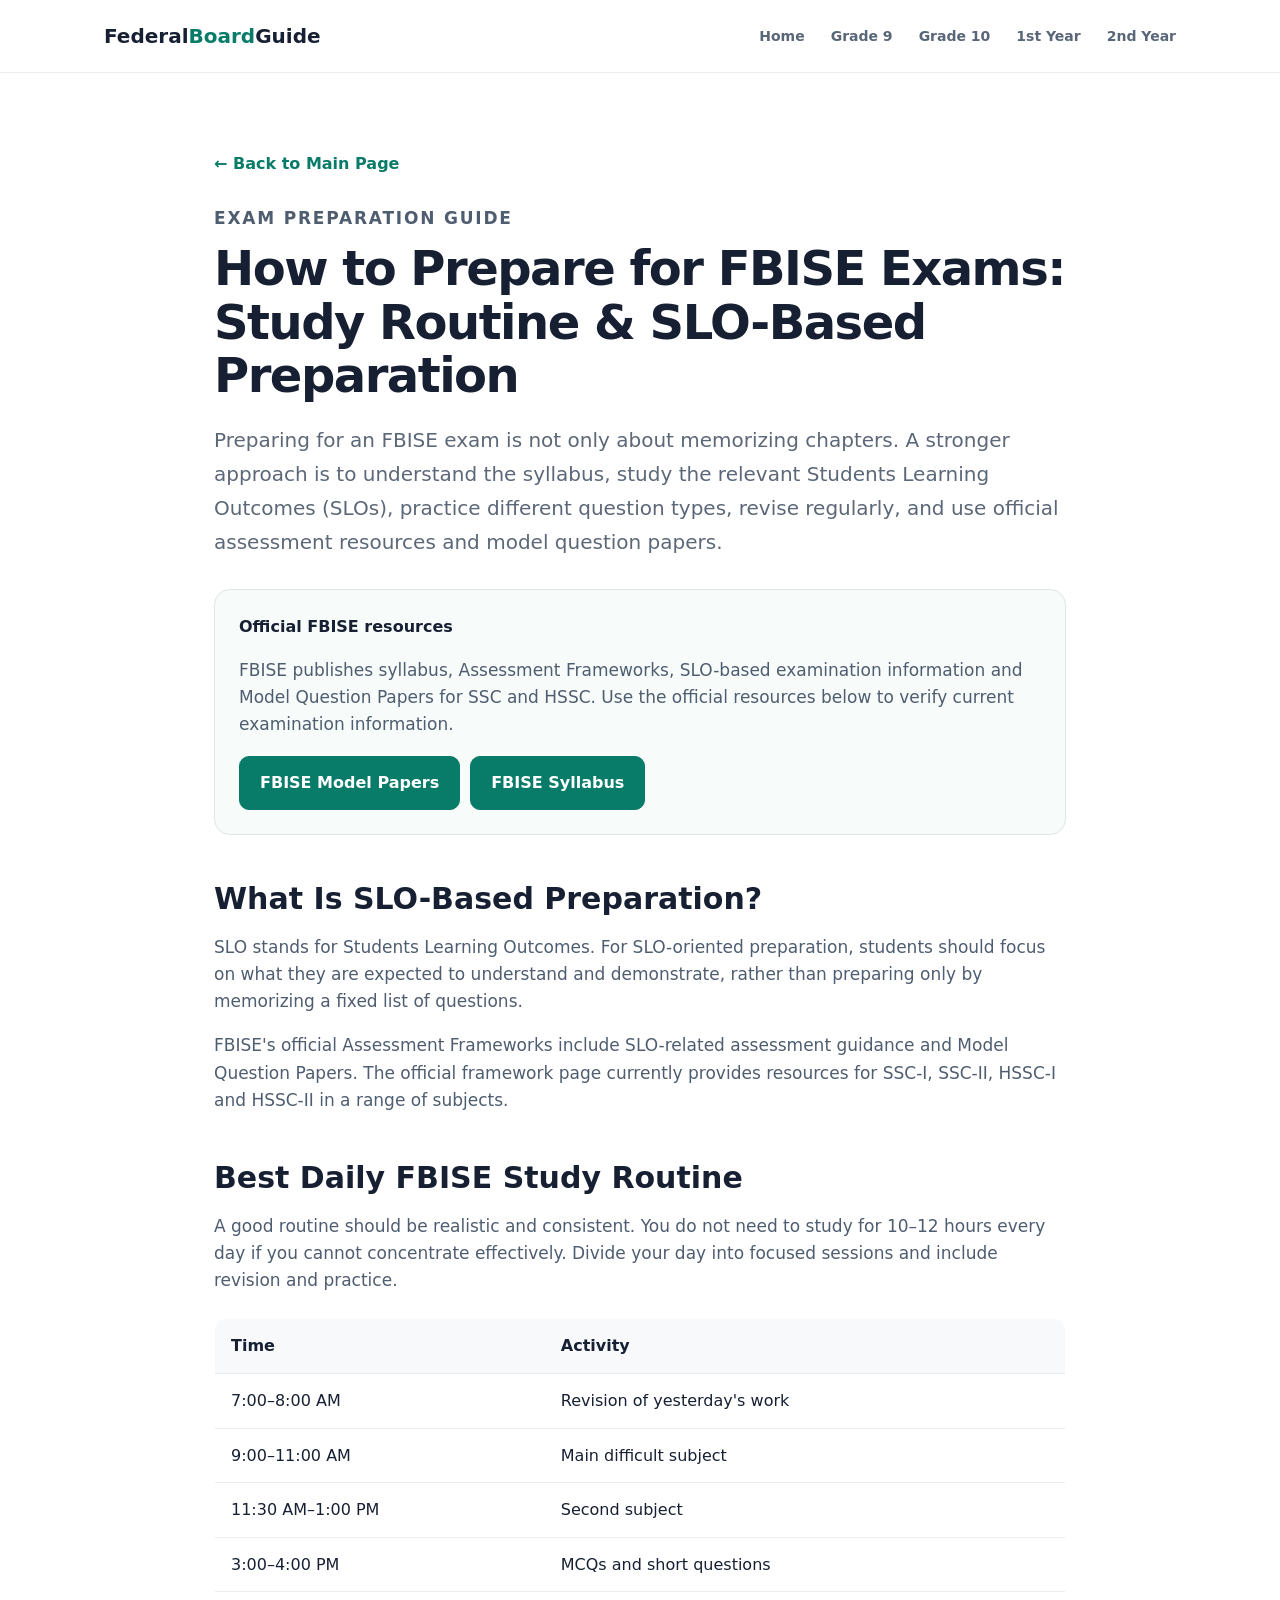
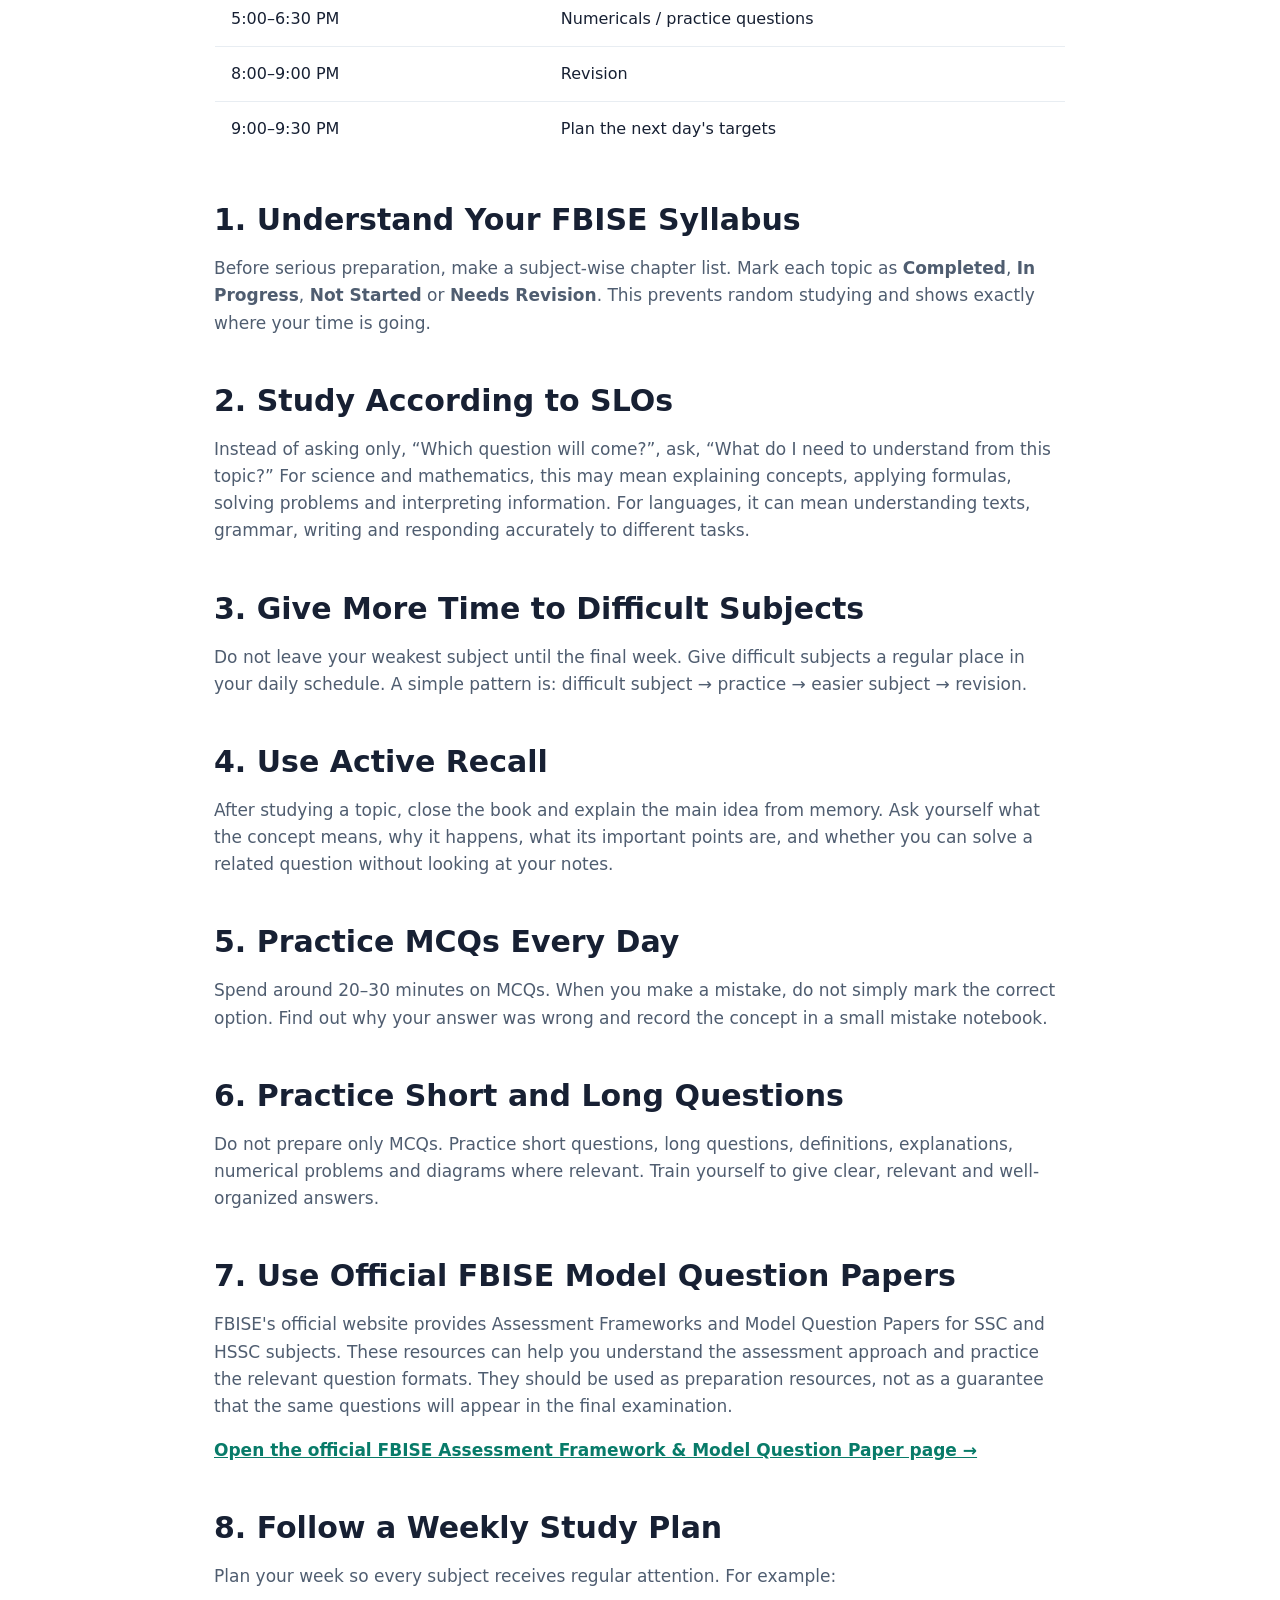
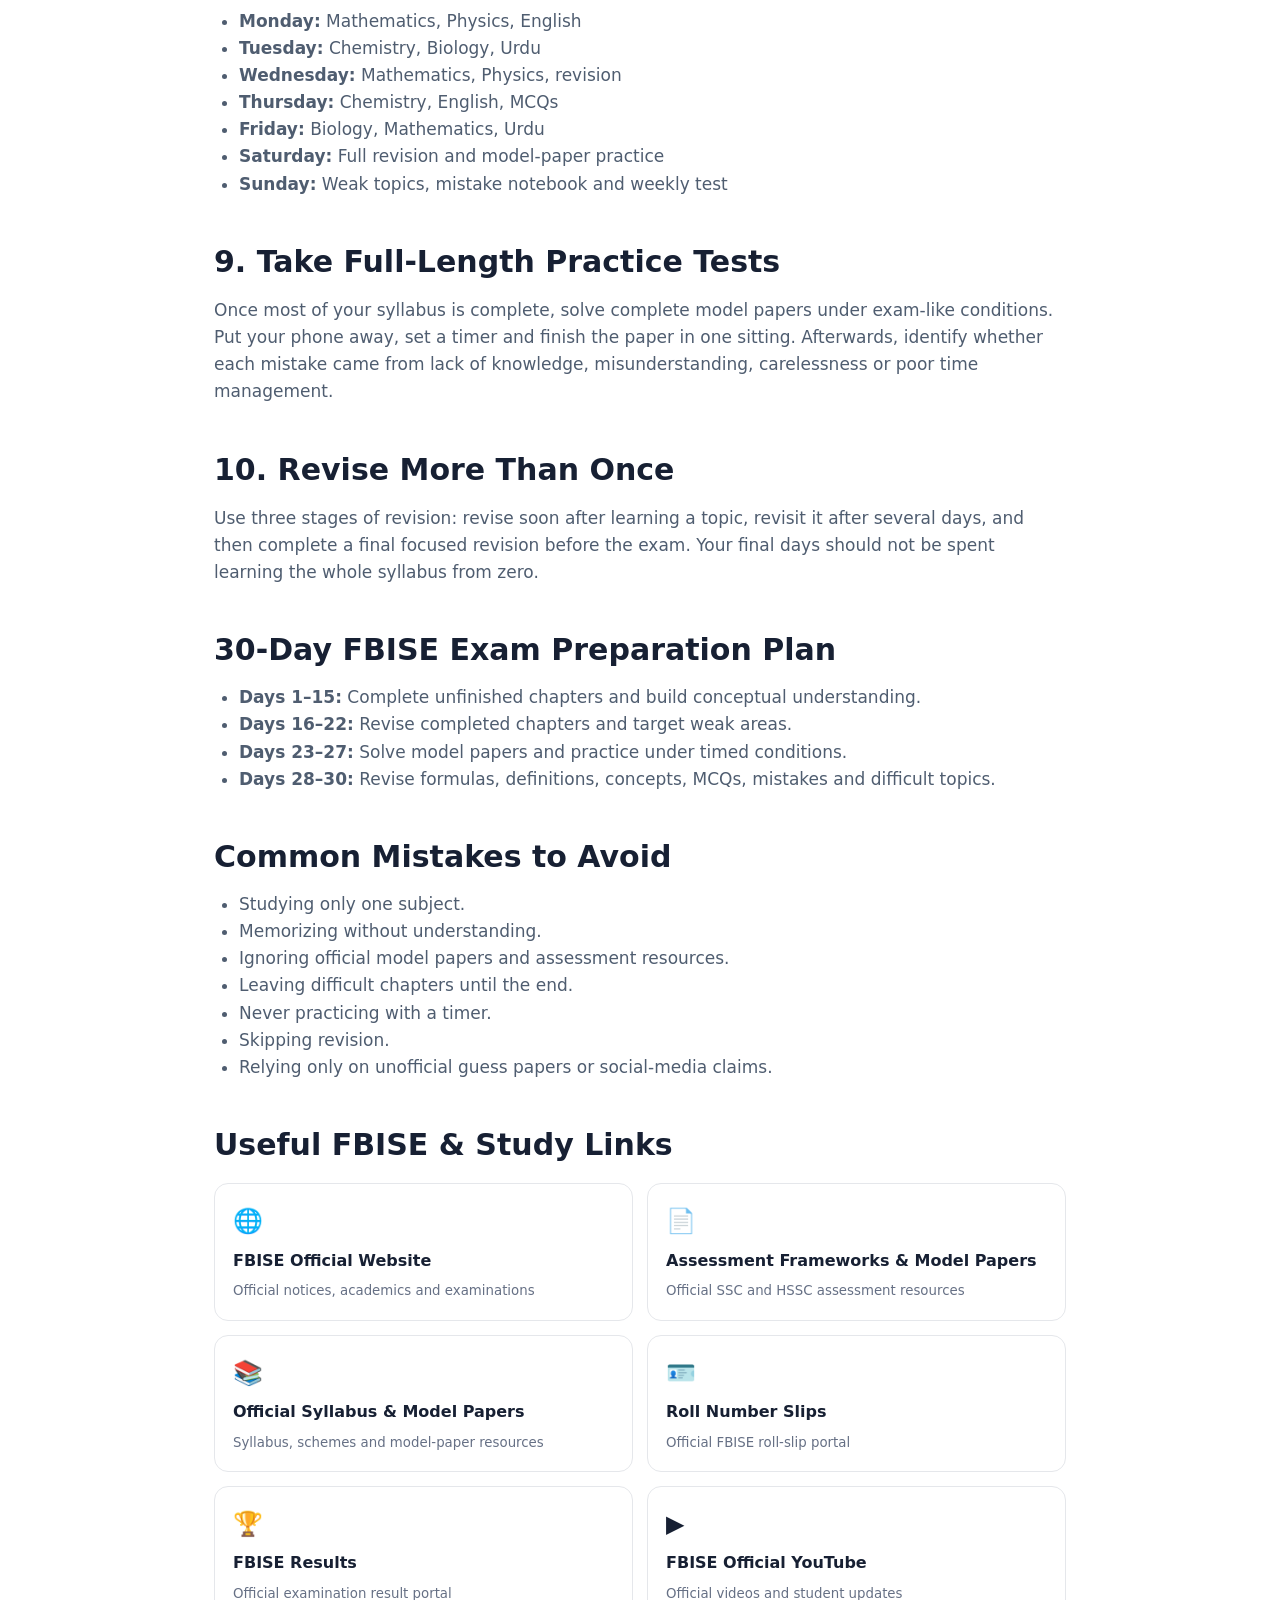
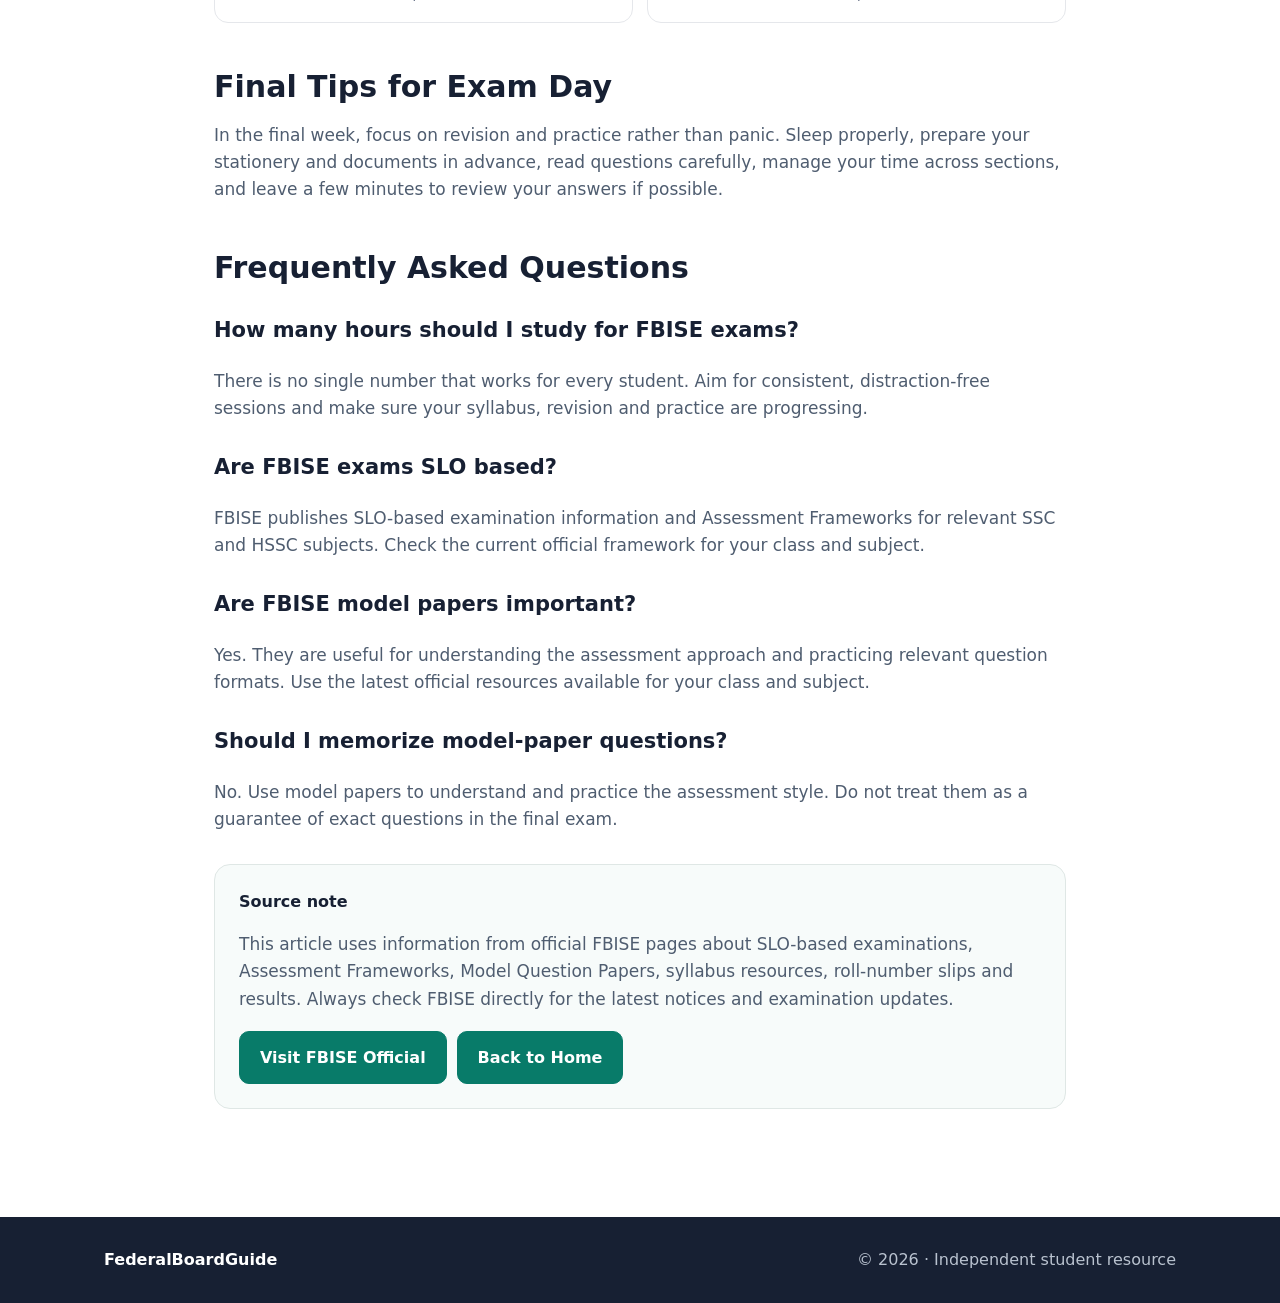
==== article.html @ 47b0038c "Add files via upload" ====
<!doctype html>
<html lang="en">
<head><meta charset="utf-8"><meta name="viewport" content="width=device-width,initial-scale=1">
<meta name="description" content="How to prepare for FBISE exams with an effective study routine, SLO-based preparation, model papers, revision and practice tests for Grade 9, Grade 10, 1st Year and 2nd Year.">
<title>How to Prepare for FBISE Exams: Study Routine & SLO-Based Preparation | Federal Board Guide</title>
<link rel="stylesheet" href="style.css"></head>
<body>
<header class="top"><div class="wrap nav"><a class="logo" href="index.html">Federal<span>Board</span>Guide</a><nav><a href="index.html">Home</a><a href="grade.html?grade=9">Grade 9</a><a href="grade.html?grade=10">Grade 10</a><a href="grade.html?grade=11">1st Year</a><a href="grade.html?grade=12">2nd Year</a></nav></div></header>
<main class="section"><div class="wrap article-wrap">
<a class="back" href="index.html">← Back to Main Page</a>
<p class="eyebrow">EXAM PREPARATION GUIDE</p>
<h1>How to Prepare for FBISE Exams: Study Routine & SLO-Based Preparation</h1>
<p class="article-intro">Preparing for an FBISE exam is not only about memorizing chapters. A stronger approach is to understand the syllabus, study the relevant Students Learning Outcomes (SLOs), practice different question types, revise regularly, and use official assessment resources and model question papers.</p>
<div class="source-box"><b>Official FBISE resources</b><p>FBISE publishes syllabus, Assessment Frameworks, SLO-based examination information and Model Question Papers for SSC and HSSC. Use the official resources below to verify current examination information.</p><div class="actions"><a class="btn" href="https://www.fbise.edu.pk/curriculum_model_paper.php" target="_blank" rel="noopener">FBISE Model Papers</a><a class="btn btn-outline" href="https://www.fbise.edu.pk/syllabus.php" target="_blank" rel="noopener">FBISE Syllabus</a></div></div>
<h2>What Is SLO-Based Preparation?</h2>
<p>SLO stands for Students Learning Outcomes. For SLO-oriented preparation, students should focus on what they are expected to understand and demonstrate, rather than preparing only by memorizing a fixed list of questions.</p>
<p>FBISE's official Assessment Frameworks include SLO-related assessment guidance and Model Question Papers. The official framework page currently provides resources for SSC-I, SSC-II, HSSC-I and HSSC-II in a range of subjects.</p>
<h2>Best Daily FBISE Study Routine</h2>
<p>A good routine should be realistic and consistent. You do not need to study for 10–12 hours every day if you cannot concentrate effectively. Divide your day into focused sessions and include revision and practice.</p>
<table><thead><tr><th>Time</th><th>Activity</th></tr></thead><tbody>
<tr><td>7:00–8:00 AM</td><td>Revision of yesterday's work</td></tr>
<tr><td>9:00–11:00 AM</td><td>Main difficult subject</td></tr>
<tr><td>11:30 AM–1:00 PM</td><td>Second subject</td></tr>
<tr><td>3:00–4:00 PM</td><td>MCQs and short questions</td></tr>
<tr><td>5:00–6:30 PM</td><td>Numericals / practice questions</td></tr>
<tr><td>8:00–9:00 PM</td><td>Revision</td></tr>
<tr><td>9:00–9:30 PM</td><td>Plan the next day's targets</td></tr>
</tbody></table>
<h2>1. Understand Your FBISE Syllabus</h2>
<p>Before serious preparation, make a subject-wise chapter list. Mark each topic as <b>Completed</b>, <b>In Progress</b>, <b>Not Started</b> or <b>Needs Revision</b>. This prevents random studying and shows exactly where your time is going.</p>
<h2>2. Study According to SLOs</h2>
<p>Instead of asking only, “Which question will come?”, ask, “What do I need to understand from this topic?” For science and mathematics, this may mean explaining concepts, applying formulas, solving problems and interpreting information. For languages, it can mean understanding texts, grammar, writing and responding accurately to different tasks.</p>
<h2>3. Give More Time to Difficult Subjects</h2>
<p>Do not leave your weakest subject until the final week. Give difficult subjects a regular place in your daily schedule. A simple pattern is: difficult subject → practice → easier subject → revision.</p>
<h2>4. Use Active Recall</h2>
<p>After studying a topic, close the book and explain the main idea from memory. Ask yourself what the concept means, why it happens, what its important points are, and whether you can solve a related question without looking at your notes.</p>
<h2>5. Practice MCQs Every Day</h2>
<p>Spend around 20–30 minutes on MCQs. When you make a mistake, do not simply mark the correct option. Find out why your answer was wrong and record the concept in a small mistake notebook.</p>
<h2>6. Practice Short and Long Questions</h2>
<p>Do not prepare only MCQs. Practice short questions, long questions, definitions, explanations, numerical problems and diagrams where relevant. Train yourself to give clear, relevant and well-organized answers.</p>
<h2>7. Use Official FBISE Model Question Papers</h2>
<p>FBISE's official website provides Assessment Frameworks and Model Question Papers for SSC and HSSC subjects. These resources can help you understand the assessment approach and practice the relevant question formats. They should be used as preparation resources, not as a guarantee that the same questions will appear in the final examination.</p>
<p><a class="text-link" href="https://www.fbise.edu.pk/curriculum_model_paper.php" target="_blank" rel="noopener">Open the official FBISE Assessment Framework & Model Question Paper page →</a></p>
<h2>8. Follow a Weekly Study Plan</h2>
<p>Plan your week so every subject receives regular attention. For example:</p>
<ul><li><b>Monday:</b> Mathematics, Physics, English</li><li><b>Tuesday:</b> Chemistry, Biology, Urdu</li><li><b>Wednesday:</b> Mathematics, Physics, revision</li><li><b>Thursday:</b> Chemistry, English, MCQs</li><li><b>Friday:</b> Biology, Mathematics, Urdu</li><li><b>Saturday:</b> Full revision and model-paper practice</li><li><b>Sunday:</b> Weak topics, mistake notebook and weekly test</li></ul>
<h2>9. Take Full-Length Practice Tests</h2>
<p>Once most of your syllabus is complete, solve complete model papers under exam-like conditions. Put your phone away, set a timer and finish the paper in one sitting. Afterwards, identify whether each mistake came from lack of knowledge, misunderstanding, carelessness or poor time management.</p>
<h2>10. Revise More Than Once</h2>
<p>Use three stages of revision: revise soon after learning a topic, revisit it after several days, and then complete a final focused revision before the exam. Your final days should not be spent learning the whole syllabus from zero.</p>
<h2>30-Day FBISE Exam Preparation Plan</h2>
<ul><li><b>Days 1–15:</b> Complete unfinished chapters and build conceptual understanding.</li><li><b>Days 16–22:</b> Revise completed chapters and target weak areas.</li><li><b>Days 23–27:</b> Solve model papers and practice under timed conditions.</li><li><b>Days 28–30:</b> Revise formulas, definitions, concepts, MCQs, mistakes and difficult topics.</li></ul>
<h2>Common Mistakes to Avoid</h2>
<ul><li>Studying only one subject.</li><li>Memorizing without understanding.</li><li>Ignoring official model papers and assessment resources.</li><li>Leaving difficult chapters until the end.</li><li>Never practicing with a timer.</li><li>Skipping revision.</li><li>Relying only on unofficial guess papers or social-media claims.</li></ul>
<h2>Useful FBISE & Study Links</h2>
<div class="link-grid">
<a class="related-link" href="https://www.fbise.edu.pk/" target="_blank" rel="noopener"><span>🌐</span><b>FBISE Official Website</b><small>Official notices, academics and examinations</small></a>
<a class="related-link" href="https://www.fbise.edu.pk/curriculum_model_paper.php" target="_blank" rel="noopener"><span>📄</span><b>Assessment Frameworks & Model Papers</b><small>Official SSC and HSSC assessment resources</small></a>
<a class="related-link" href="https://www.fbise.edu.pk/syllabus.php" target="_blank" rel="noopener"><span>📚</span><b>Official Syllabus & Model Papers</b><small>Syllabus, schemes and model-paper resources</small></a>
<a class="related-link" href="https://portal.fbise.edu.pk/fbise-conduct/slips/" target="_blank" rel="noopener"><span>🪪</span><b>Roll Number Slips</b><small>Official FBISE roll-slip portal</small></a>
<a class="related-link" href="https://portal.fbise.edu.pk/fbise-conduct/result/" target="_blank" rel="noopener"><span>🏆</span><b>FBISE Results</b><small>Official examination result portal</small></a>
<a class="related-link" href="https://www.youtube.com/@FBISEOfficial" target="_blank" rel="noopener"><span>▶️</span><b>FBISE Official YouTube</b><small>Official videos and student updates</small></a>
</div>
<h2>Final Tips for Exam Day</h2>
<p>In the final week, focus on revision and practice rather than panic. Sleep properly, prepare your stationery and documents in advance, read questions carefully, manage your time across sections, and leave a few minutes to review your answers if possible.</p>
<h2>Frequently Asked Questions</h2>
<h3>How many hours should I study for FBISE exams?</h3><p>There is no single number that works for every student. Aim for consistent, distraction-free sessions and make sure your syllabus, revision and practice are progressing.</p>
<h3>Are FBISE exams SLO based?</h3><p>FBISE publishes SLO-based examination information and Assessment Frameworks for relevant SSC and HSSC subjects. Check the current official framework for your class and subject.</p>
<h3>Are FBISE model papers important?</h3><p>Yes. They are useful for understanding the assessment approach and practicing relevant question formats. Use the latest official resources available for your class and subject.</p>
<h3>Should I memorize model-paper questions?</h3><p>No. Use model papers to understand and practice the assessment style. Do not treat them as a guarantee of exact questions in the final exam.</p>
<div class="source-box"><b>Source note</b><p>This article uses information from official FBISE pages about SLO-based examinations, Assessment Frameworks, Model Question Papers, syllabus resources, roll-number slips and results. Always check FBISE directly for the latest notices and examination updates.</p><div class="actions"><a class="btn" href="https://www.fbise.edu.pk/" target="_blank" rel="noopener">Visit FBISE Official</a><a class="btn btn-outline" href="index.html">Back to Home</a></div></div>
</div></main>
<footer><div class="wrap foot"><b>FederalBoardGuide</b><span>© 2026 · Independent student resource</span></div></footer>
</body></html>
---- style.css ----
*{box-sizing:border-box}body{margin:0;font-family:Inter,system-ui,-apple-system,Segoe UI,sans-serif;color:#172033;line-height:1.6}.wrap{max-width:1120px;margin:auto;padding:0 24px}.top{position:sticky;top:0;background:rgba(255,255,255,.95);backdrop-filter:blur(10px);border-bottom:1px solid #e8edf2;z-index:3}.nav{height:72px;display:flex;align-items:center}.logo{font-weight:850;font-size:20px;color:#172033;text-decoration:none;margin-right:auto}.logo span{color:#087b69}nav{display:flex;gap:26px}nav a{color:#596678;text-decoration:none;font-size:14px;font-weight:650}.hero{padding:92px 0 85px;background:linear-gradient(135deg,#eefaf7,#f6f8fb)}.eyebrow{font-size:12px;letter-spacing:1.8px;font-weight:850;color:#087b69;margin:0 0 10px}.hero h1{font-size:56px;line-height:1.06;letter-spacing:-2px;margin:0 0 20px}.hero h1 span{color:#087b69}.lead{font-size:19px;color:#627082;max-width:720px}.btn{display:inline-block;background:#087b69;color:#fff;text-decoration:none;padding:13px 20px;border-radius:10px;font-weight:750;border:1px solid #087b69}.btn.ghost{background:#fff;color:#087b69}.note{font-size:12px;color:#8792a0;margin-top:22px}.section{padding:78px 0}.alt{background:#f7f9fb}.section h2{font-size:34px;line-height:1.2;margin:0 0 26px}.grid{display:grid;grid-template-columns:repeat(3,1fr);gap:18px;margin-top:28px}.subject-card{display:block;text-decoration:none;color:inherit;border:1px solid #e2e8ef;border-radius:17px;padding:26px;background:#fff;transition:.2s}.subject-card:hover{transform:translateY(-4px);box-shadow:0 14px 35px #16233412}.subject-icon{font-size:32px}.subject-card h3{font-size:21px;margin:12px 0 4px}.subject-card p{color:#6a7686;font-size:14px;min-height:45px}.subject-card span{display:inline-block;color:#087b69;font-weight:750;margin-top:12px}.narrow{max-width:820px}.disclaimer{border:1px solid #e5e9ee;border-radius:16px;padding:26px;background:#fff}.back{display:inline-block;color:#087b69;text-decoration:none;font-weight:700;margin-bottom:28px}.document-card{display:grid;grid-template-columns:auto 1fr auto;gap:22px;align-items:center;border:1px solid #e1e7ed;border-radius:18px;padding:28px;background:#fff;box-shadow:0 12px 35px #1623340b}.document-card h2{font-size:23px;margin:0 0 4px}.document-card p{color:#6b7786;margin:0}.pdf-icon{font-weight:900;border-radius:12px;padding:15px 13px;background:#f0f5f5;color:#087b69}.actions{display:flex;gap:10px}.tip{margin-top:22px;background:#f7f9fb;border-radius:12px;padding:18px;color:#657184;font-size:14px}footer{background:#172033;color:#b9c2cf;padding:30px 0}.foot{display:flex;justify-content:space-between;gap:20px}.foot b{color:white}@media(max-width:760px){nav{display:none}.hero{padding:65px 0}.hero h1{font-size:42px}.grid{grid-template-columns:1fr}.document-card{grid-template-columns:auto 1fr}.document-card .actions{grid-column:1/-1}.foot{display:block}.foot span{display:block;margin-top:8px}}


/* Connected navigation */
.subject-nav{display:flex;gap:12px;justify-content:center;flex-wrap:wrap;margin:28px 0 42px}
.related{margin-top:20px}
.mini-grid{grid-template-columns:repeat(auto-fit,minmax(180px,1fr));gap:14px}
.related-link{display:flex;flex-direction:column;gap:7px;padding:18px;border:1px solid #e5e7eb;border-radius:14px;background:#fff;text-decoration:none;color:inherit;transition:.2s}
.related-link:hover{transform:translateY(-2px);box-shadow:0 8px 24px rgba(0,0,0,.08)}
.related-link span{font-size:24px}.related-link small{color:#667085}
@media(max-width:650px){.top .nav{flex-direction:column;gap:12px}.top nav{display:flex;flex-wrap:wrap;justify-content:center;gap:10px}.subject-nav .btn{width:100%;text-align:center}}

.hero-actions{display:flex;gap:12px;flex-wrap:wrap;margin:20px 0}.section .lead{max-width:760px}

/* Article */
.article-wrap{max-width:900px}.article-wrap h1{font-size:48px;line-height:1.12;letter-spacing:-1.5px;margin:0 0 20px}.article-wrap h2{font-size:30px;margin-top:46px;margin-bottom:14px}.article-wrap h3{font-size:21px;margin-top:28px}.article-wrap p,.article-wrap li{font-size:17px;color:#4f5d70}.article-intro{font-size:20px!important;line-height:1.7;color:#5c6878!important}.source-box{margin:30px 0;padding:24px;border:1px solid #dfe7e5;border-radius:16px;background:#f7fbfa}.source-box p{margin-bottom:18px}.article-wrap table{width:100%;border-collapse:collapse;margin:24px 0;background:#fff;border:1px solid #e1e7ed;border-radius:12px;overflow:hidden}.article-wrap th,.article-wrap td{padding:14px 16px;border-bottom:1px solid #e8edf2;text-align:left}.article-wrap th{background:#f7f9fb}.article-wrap ul{padding-left:25px}.text-link{color:#087b69;font-weight:750}.link-grid{display:grid;grid-template-columns:repeat(2,1fr);gap:14px;margin-top:20px}.link-grid .related-link{min-height:120px}.article-wrap .actions{flex-wrap:wrap}@media(max-width:760px){.article-wrap h1{font-size:36px}.article-wrap h2{font-size:27px}.link-grid{grid-template-columns:1fr}}
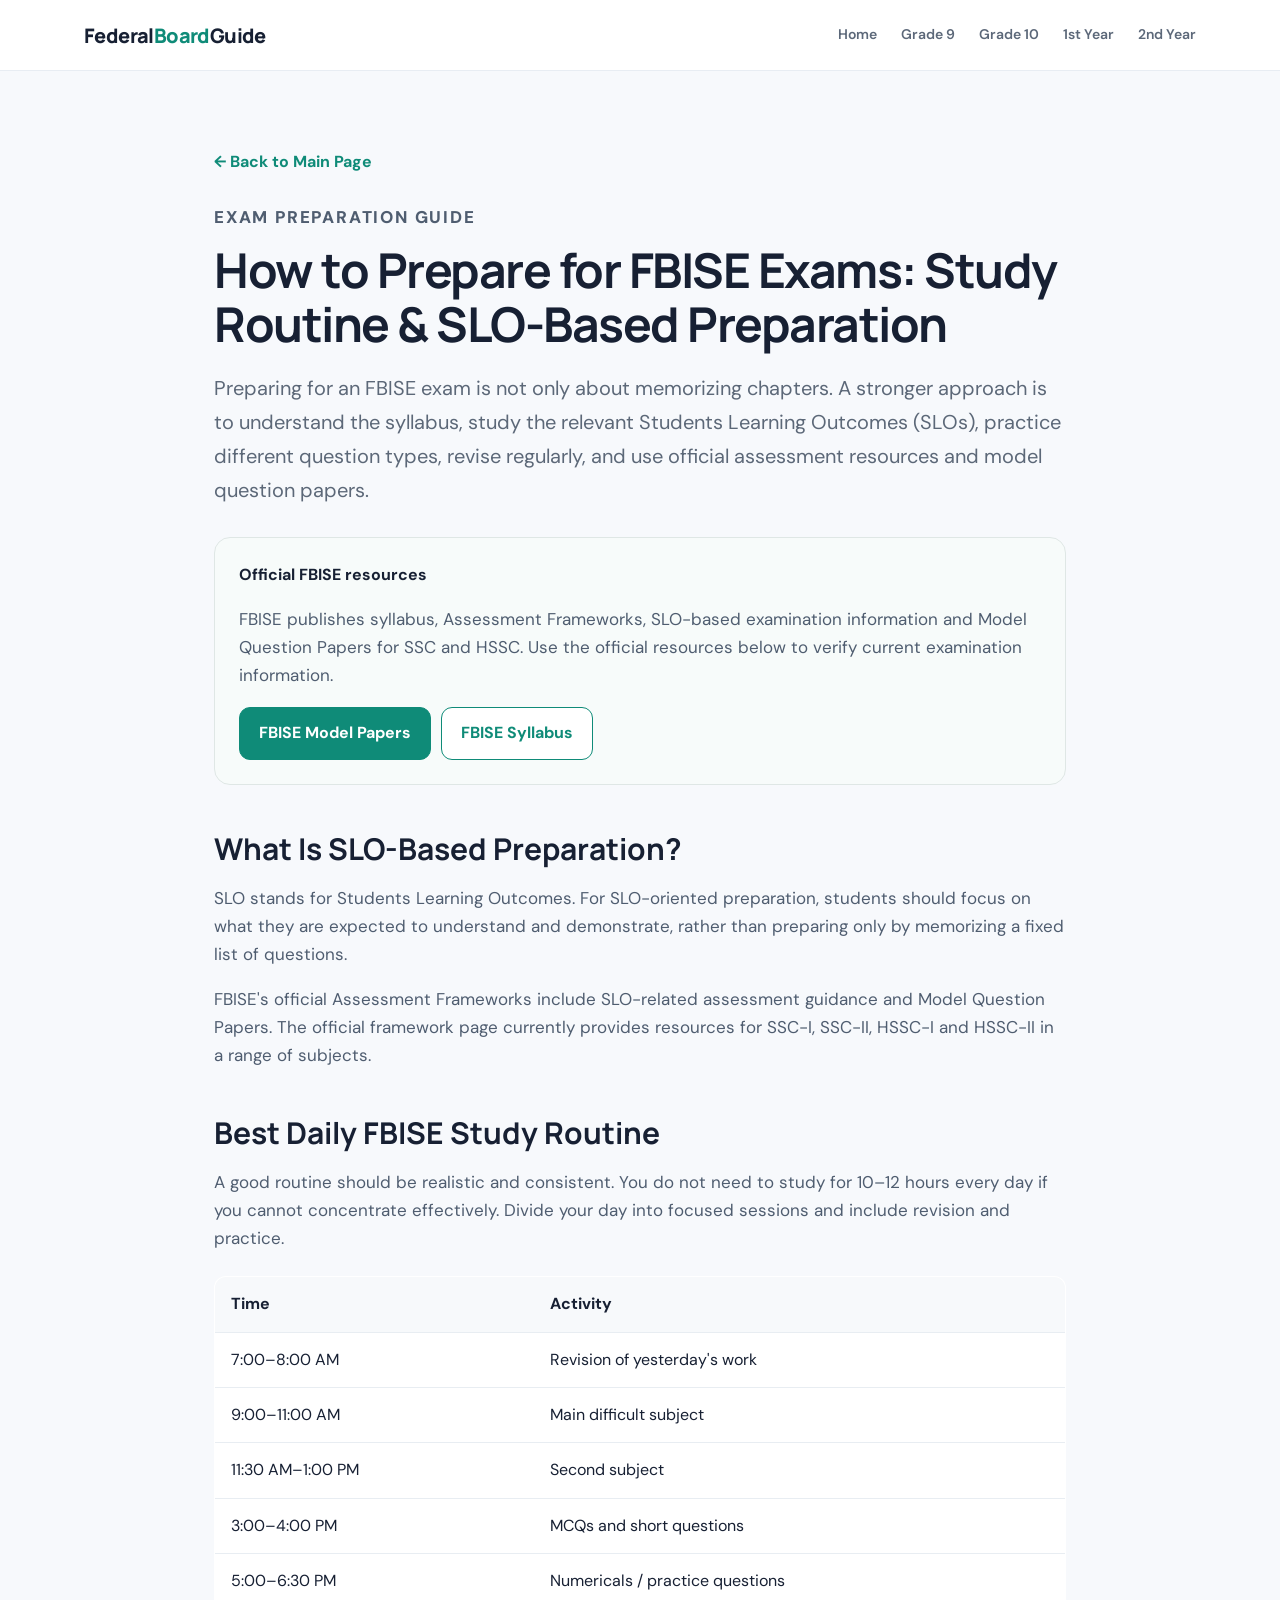
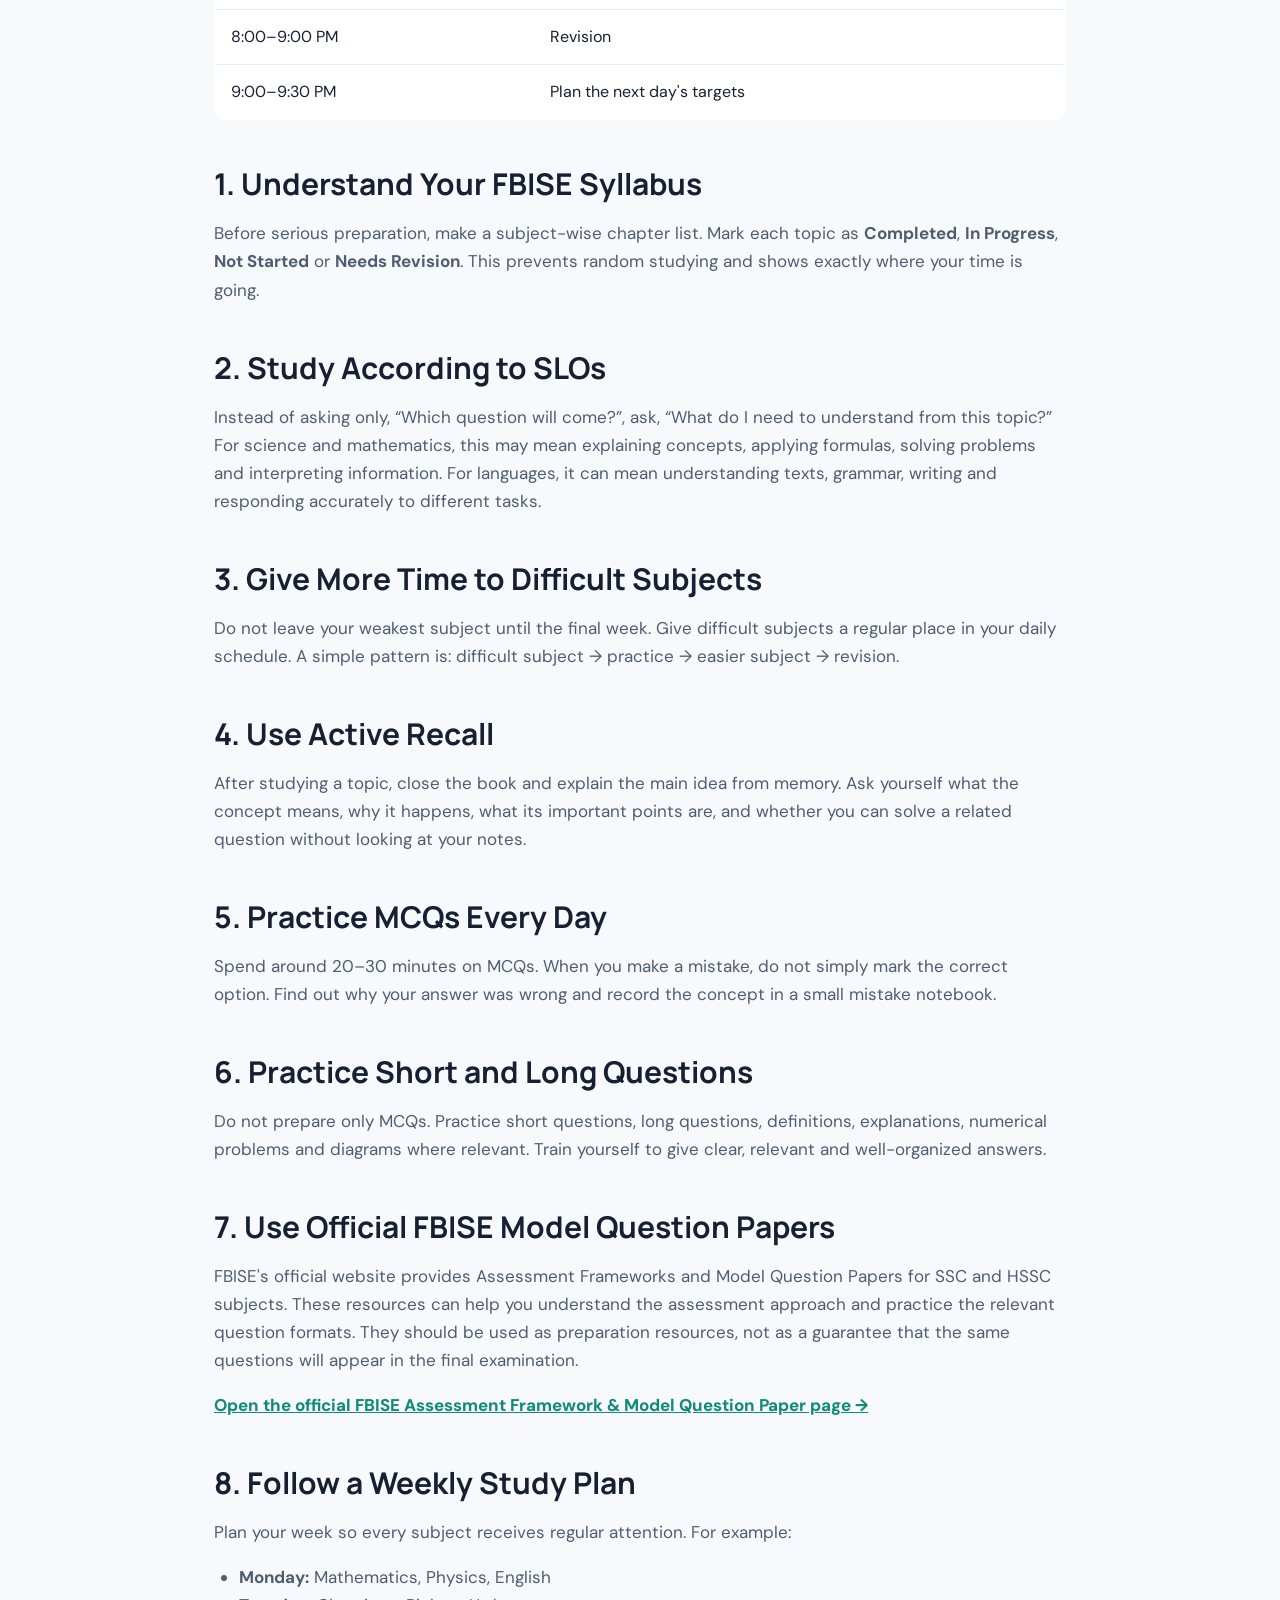
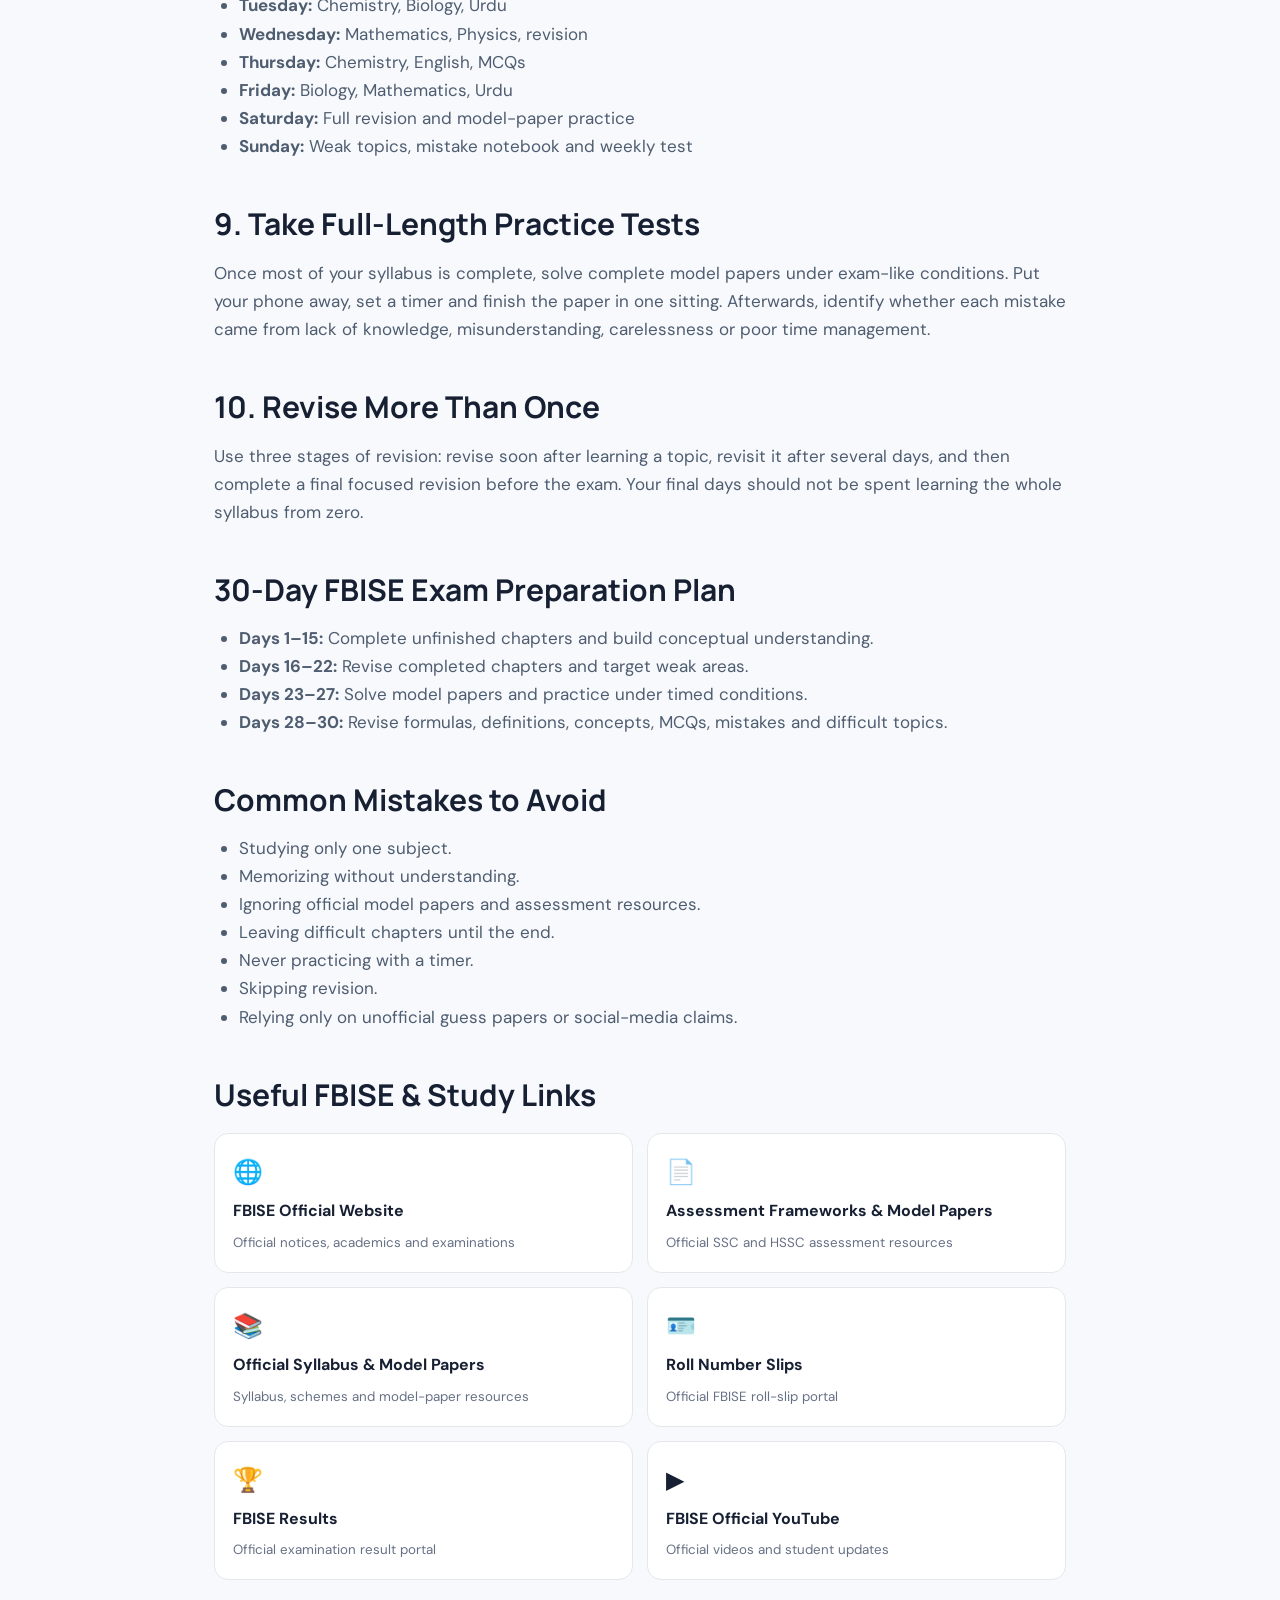
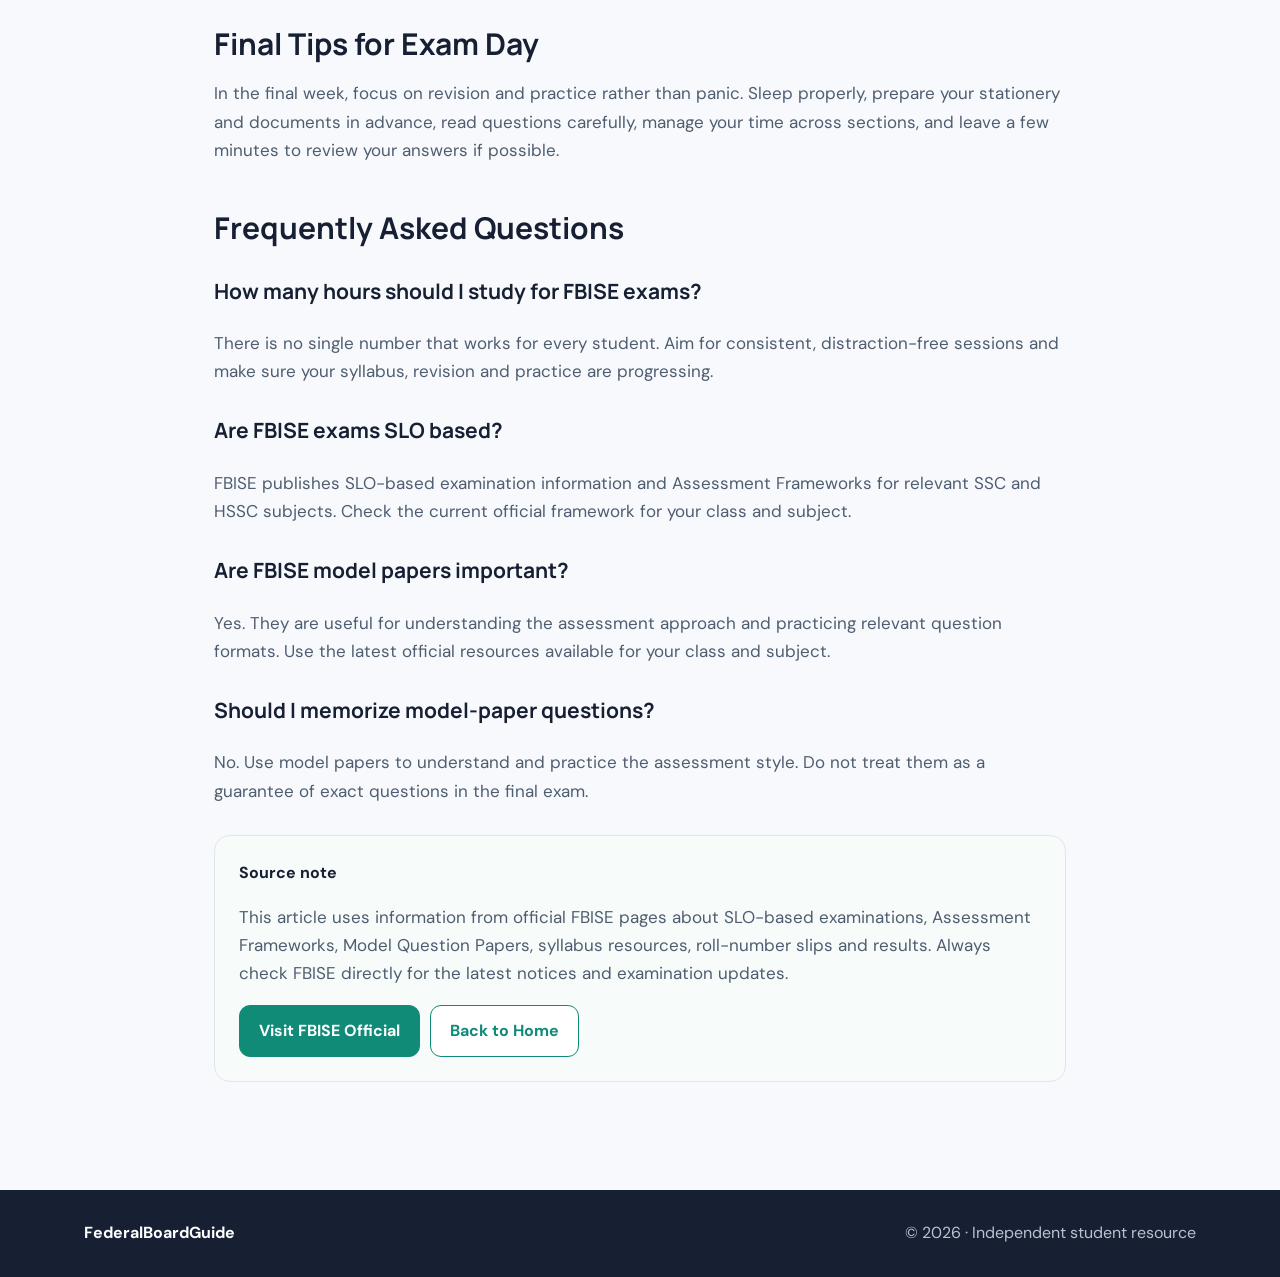
==== commit 05eac2be: "Add files via upload" ====
--- a/article.html
+++ b/article.html
@@ -2,7 +2,7 @@
 <html lang="en">
 <head><meta charset="utf-8"><meta name="viewport" content="width=device-width,initial-scale=1">
 <meta name="description" content="How to prepare for FBISE exams with an effective study routine, SLO-based preparation, model papers, revision and practice tests for Grade 9, Grade 10, 1st Year and 2nd Year.">
-<title>How to Prepare for FBISE Exams: Study Routine & SLO-Based Preparation | Federal Board Guide</title>
+<title>How to Prepare for FBISE Exams | SLO-Based Study Guide</title>
 <link rel="stylesheet" href="style.css"></head>
 <body>
 <header class="top"><div class="wrap nav"><a class="logo" href="index.html">Federal<span>Board</span>Guide</a><nav><a href="index.html">Home</a><a href="grade.html?grade=9">Grade 9</a><a href="grade.html?grade=10">Grade 10</a><a href="grade.html?grade=11">1st Year</a><a href="grade.html?grade=12">2nd Year</a></nav></div></header>
--- a/style.css
+++ b/style.css
@@ -1,16 +1,2 @@
-*{box-sizing:border-box}body{margin:0;font-family:Inter,system-ui,-apple-system,Segoe UI,sans-serif;color:#172033;line-height:1.6}.wrap{max-width:1120px;margin:auto;padding:0 24px}.top{position:sticky;top:0;background:rgba(255,255,255,.95);backdrop-filter:blur(10px);border-bottom:1px solid #e8edf2;z-index:3}.nav{height:72px;display:flex;align-items:center}.logo{font-weight:850;font-size:20px;color:#172033;text-decoration:none;margin-right:auto}.logo span{color:#087b69}nav{display:flex;gap:26px}nav a{color:#596678;text-decoration:none;font-size:14px;font-weight:650}.hero{padding:92px 0 85px;background:linear-gradient(135deg,#eefaf7,#f6f8fb)}.eyebrow{font-size:12px;letter-spacing:1.8px;font-weight:850;color:#087b69;margin:0 0 10px}.hero h1{font-size:56px;line-height:1.06;letter-spacing:-2px;margin:0 0 20px}.hero h1 span{color:#087b69}.lead{font-size:19px;color:#627082;max-width:720px}.btn{display:inline-block;background:#087b69;color:#fff;text-decoration:none;padding:13px 20px;border-radius:10px;font-weight:750;border:1px solid #087b69}.btn.ghost{background:#fff;color:#087b69}.note{font-size:12px;color:#8792a0;margin-top:22px}.section{padding:78px 0}.alt{background:#f7f9fb}.section h2{font-size:34px;line-height:1.2;margin:0 0 26px}.grid{display:grid;grid-template-columns:repeat(3,1fr);gap:18px;margin-top:28px}.subject-card{display:block;text-decoration:none;color:inherit;border:1px solid #e2e8ef;border-radius:17px;padding:26px;background:#fff;transition:.2s}.subject-card:hover{transform:translateY(-4px);box-shadow:0 14px 35px #16233412}.subject-icon{font-size:32px}.subject-card h3{font-size:21px;margin:12px 0 4px}.subject-card p{color:#6a7686;font-size:14px;min-height:45px}.subject-card span{display:inline-block;color:#087b69;font-weight:750;margin-top:12px}.narrow{max-width:820px}.disclaimer{border:1px solid #e5e9ee;border-radius:16px;padding:26px;background:#fff}.back{display:inline-block;color:#087b69;text-decoration:none;font-weight:700;margin-bottom:28px}.document-card{display:grid;grid-template-columns:auto 1fr auto;gap:22px;align-items:center;border:1px solid #e1e7ed;border-radius:18px;padding:28px;background:#fff;box-shadow:0 12px 35px #1623340b}.document-card h2{font-size:23px;margin:0 0 4px}.document-card p{color:#6b7786;margin:0}.pdf-icon{font-weight:900;border-radius:12px;padding:15px 13px;background:#f0f5f5;color:#087b69}.actions{display:flex;gap:10px}.tip{margin-top:22px;background:#f7f9fb;border-radius:12px;padding:18px;color:#657184;font-size:14px}footer{background:#172033;color:#b9c2cf;padding:30px 0}.foot{display:flex;justify-content:space-between;gap:20px}.foot b{color:white}@media(max-width:760px){nav{display:none}.hero{padding:65px 0}.hero h1{font-size:42px}.grid{grid-template-columns:1fr}.document-card{grid-template-columns:auto 1fr}.document-card .actions{grid-column:1/-1}.foot{display:block}.foot span{display:block;margin-top:8px}}
-
-
-/* Connected navigation */
-.subject-nav{display:flex;gap:12px;justify-content:center;flex-wrap:wrap;margin:28px 0 42px}
-.related{margin-top:20px}
-.mini-grid{grid-template-columns:repeat(auto-fit,minmax(180px,1fr));gap:14px}
-.related-link{display:flex;flex-direction:column;gap:7px;padding:18px;border:1px solid #e5e7eb;border-radius:14px;background:#fff;text-decoration:none;color:inherit;transition:.2s}
-.related-link:hover{transform:translateY(-2px);box-shadow:0 8px 24px rgba(0,0,0,.08)}
-.related-link span{font-size:24px}.related-link small{color:#667085}
-@media(max-width:650px){.top .nav{flex-direction:column;gap:12px}.top nav{display:flex;flex-wrap:wrap;justify-content:center;gap:10px}.subject-nav .btn{width:100%;text-align:center}}
-
-.hero-actions{display:flex;gap:12px;flex-wrap:wrap;margin:20px 0}.section .lead{max-width:760px}
-
-/* Article */
-.article-wrap{max-width:900px}.article-wrap h1{font-size:48px;line-height:1.12;letter-spacing:-1.5px;margin:0 0 20px}.article-wrap h2{font-size:30px;margin-top:46px;margin-bottom:14px}.article-wrap h3{font-size:21px;margin-top:28px}.article-wrap p,.article-wrap li{font-size:17px;color:#4f5d70}.article-intro{font-size:20px!important;line-height:1.7;color:#5c6878!important}.source-box{margin:30px 0;padding:24px;border:1px solid #dfe7e5;border-radius:16px;background:#f7fbfa}.source-box p{margin-bottom:18px}.article-wrap table{width:100%;border-collapse:collapse;margin:24px 0;background:#fff;border:1px solid #e1e7ed;border-radius:12px;overflow:hidden}.article-wrap th,.article-wrap td{padding:14px 16px;border-bottom:1px solid #e8edf2;text-align:left}.article-wrap th{background:#f7f9fb}.article-wrap ul{padding-left:25px}.text-link{color:#087b69;font-weight:750}.link-grid{display:grid;grid-template-columns:repeat(2,1fr);gap:14px;margin-top:20px}.link-grid .related-link{min-height:120px}.article-wrap .actions{flex-wrap:wrap}@media(max-width:760px){.article-wrap h1{font-size:36px}.article-wrap h2{font-size:27px}.link-grid{grid-template-columns:1fr}}
+@import url('https://fonts.googleapis.com/css2?family=DM+Sans:wght@400;500;600;700&family=Manrope:wght@600;700;800&display=swap');
+*{box-sizing:border-box}html{scroll-behavior:smooth}body{margin:0;font-family:'DM Sans',system-ui,-apple-system,BlinkMacSystemFont,'Segoe UI',sans-serif;color:#172033;background:#f7f9fc;line-height:1.65}.wrap{max-width:1160px;margin:auto;padding:0 24px}.top{position:sticky;top:0;background:rgba(255,255,255,.92);backdrop-filter:blur(16px);border-bottom:1px solid #e8edf3;z-index:10}.nav{min-height:70px;display:flex;align-items:center}.logo{font-family:'Manrope',sans-serif;font-weight:800;font-size:20px;color:#172033;text-decoration:none;margin-right:auto;letter-spacing:-.03em}.logo span{color:#0f8b78}nav{display:flex;gap:24px}nav a{color:#5c6879;text-decoration:none;font-size:14px;font-weight:600}nav a:hover{color:#0f8b78}.hero{padding:96px 0 88px;background:radial-gradient(circle at 85% 15%,rgba(15,139,120,.12),transparent 28%),linear-gradient(135deg,#effaf7,#f7f9fc)}.eyebrow{font-size:12px;letter-spacing:1.8px;font-weight:800;color:#0f8b78;margin:0 0 12px;text-transform:uppercase}.hero h1,.article-wrap h1,.section h2,.article-wrap h2{font-family:'Manrope',sans-serif}.hero h1{font-size:clamp(42px,6vw,64px);line-height:1.04;letter-spacing:-2.8px;margin:0 0 20px}.hero h1 span{color:#0f8b78}.lead{font-size:19px;color:#627082;max-width:760px}.btn{display:inline-flex;align-items:center;justify-content:center;background:#0f8b78;color:#fff;text-decoration:none;padding:12px 19px;border-radius:11px;font-weight:700;border:1px solid #0f8b78;transition:.2s}.btn:hover{transform:translateY(-1px);box-shadow:0 10px 24px rgba(15,139,120,.16)}.btn.ghost,.btn.btn-outline{background:#fff;color:#0f8b78}.note{font-size:12px;color:#8792a0;margin-top:22px}.section{padding:78px 0}.alt{background:#f1f5f8}.section h2{font-size:34px;line-height:1.2;margin:0 0 12px}.grid{display:grid;grid-template-columns:repeat(3,1fr);gap:18px;margin-top:28px}.subject-card{display:block;text-decoration:none;color:inherit;border:1px solid #e1e7ee;border-radius:18px;padding:26px;background:#fff;transition:.2s;box-shadow:0 5px 18px rgba(20,35,55,.035)}.subject-card:hover{transform:translateY(-4px);box-shadow:0 16px 34px rgba(20,35,55,.09);border-color:#cfe2df}.subject-icon{font-size:30px}.subject-card h3{font-family:'Manrope',sans-serif;font-size:20px;margin:12px 0 4px}.subject-card p{color:#6a7686;font-size:14px;min-height:45px}.subject-card span{display:inline-block;color:#0f8b78;font-weight:750;margin-top:12px}.narrow{max-width:820px}.disclaimer{border:1px solid #e5e9ee;border-radius:16px;padding:26px;background:#fff}.back{display:inline-block;color:#0f8b78;text-decoration:none;font-weight:700;margin-bottom:28px}.document-card{display:grid;grid-template-columns:auto 1fr auto;gap:22px;align-items:center;border:1px solid #e1e7ed;border-radius:18px;padding:28px;background:#fff;box-shadow:0 12px 35px rgba(22,35,52,.06)}.document-card h2{font-size:23px;margin:0 0 4px}.document-card p{color:#6b7786;margin:0}.pdf-icon{font-weight:900;border-radius:12px;padding:15px 13px;background:#edf7f5;color:#0f8b78}.actions{display:flex;gap:10px;flex-wrap:wrap}.tip{margin-top:22px;background:#f1f5f8;border-radius:12px;padding:18px;color:#657184;font-size:14px}footer{background:#172033;color:#b9c2cf;padding:30px 0}.foot{display:flex;justify-content:space-between;gap:20px}.foot b{color:white}.subject-nav{display:flex;gap:12px;justify-content:center;flex-wrap:wrap;margin:28px 0 42px}.related{margin-top:20px}.mini-grid{grid-template-columns:repeat(auto-fit,minmax(180px,1fr));gap:14px}.related-link{display:flex;flex-direction:column;gap:7px;padding:18px;border:1px solid #e5e7eb;border-radius:14px;background:#fff;text-decoration:none;color:inherit;transition:.2s}.related-link:hover{transform:translateY(-2px);box-shadow:0 8px 24px rgba(0,0,0,.08)}.related-link span{font-size:24px}.related-link small{color:#667085}.hero-actions{display:flex;gap:12px;flex-wrap:wrap;margin:20px 0}.section .lead{max-width:760px}.article-wrap{max-width:900px}.article-wrap h1{font-size:48px;line-height:1.12;letter-spacing:-1.5px;margin:0 0 20px}.article-wrap h2{font-size:30px;margin-top:46px;margin-bottom:14px}.article-wrap h3{font-family:'Manrope',sans-serif;font-size:21px;margin-top:28px}.article-wrap p,.article-wrap li{font-size:17px;color:#4f5d70}.article-intro{font-size:20px!important;line-height:1.7;color:#5c6878!important}.source-box{margin:30px 0;padding:24px;border:1px solid #dfe7e5;border-radius:16px;background:#f7fbfa}.source-box p{margin-bottom:18px}.article-wrap table{width:100%;border-collapse:collapse;margin:24px 0;background:#fff;border:1px solid #e1e7ed;border-radius:12px;overflow:hidden}.article-wrap th,.article-wrap td{padding:14px 16px;border-bottom:1px solid #e8edf2;text-align:left}.article-wrap th{background:#f7f9fb}.article-wrap ul{padding-left:25px}.text-link{color:#0f8b78;font-weight:750}.link-grid{display:grid;grid-template-columns:repeat(2,1fr);gap:14px;margin-top:20px}.link-grid .related-link{min-height:120px}.article-wrap .actions{flex-wrap:wrap}.back-row{display:flex;gap:12px;align-items:center;flex-wrap:wrap;margin-bottom:18px}.back-row .back{margin-bottom:0}.resource-grid{grid-template-columns:repeat(auto-fit,minmax(240px,1fr))}.resource-card p{min-height:78px}.resource-note{margin-top:28px;padding:18px 20px;border:1px solid rgba(0,0,0,.1);border-radius:14px;background:rgba(255,255,255,.7);line-height:1.7}.landing-body{margin:0;min-height:100vh;background:radial-gradient(circle at 20% 20%,rgba(65,105,225,.18),transparent 32%),radial-gradient(circle at 80% 75%,rgba(32,201,151,.12),transparent 30%),#07111f;color:#f7fbff;overflow:hidden}.landing{min-height:100vh;display:grid;place-items:center;padding:28px;position:relative}.landing-card{width:min(850px,100%);box-sizing:border-box;text-align:center;padding:58px 54px;border:1px solid rgba(255,255,255,.13);border-radius:30px;background:rgba(10,24,42,.78);backdrop-filter:blur(18px);box-shadow:0 30px 90px rgba(0,0,0,.38);position:relative;z-index:2}.landing-mark{width:66px;height:66px;border-radius:18px;display:grid;place-items:center;margin:0 auto 22px;background:linear-gradient(135deg,#3b82f6,#14b8a6);font-weight:800;letter-spacing:.08em;box-shadow:0 14px 35px rgba(20,184,166,.2)}.landing .eyebrow{letter-spacing:.18em;font-weight:700;font-size:.78rem;opacity:.78;margin-bottom:16px}.landing h1{font-family:'Manrope',sans-serif;font-size:clamp(2.6rem,6vw,5rem);line-height:1.02;margin:0;font-weight:800;letter-spacing:-.045em}.landing h1 span{background:linear-gradient(90deg,#60a5fa,#5eead4);-webkit-background-clip:text;background-clip:text;color:transparent}.quote{font-family:Georgia,serif;font-size:clamp(1.35rem,2.5vw,2rem);line-height:1.45;margin:34px auto 8px;max-width:720px;color:#e9f3ff}.quote-author{margin:0 0 24px;font-weight:700;color:#8fded3}.landing-text{max-width:650px;margin:0 auto 30px;color:#b8c7d9;line-height:1.75;font-size:1.02rem}.next-btn{display:inline-flex;align-items:center;gap:12px;padding:15px 24px;border-radius:13px;text-decoration:none;font-weight:800;color:#fff;background:linear-gradient(135deg,#2563eb,#0f766e);box-shadow:0 15px 35px rgba(37,99,235,.24);transition:transform .2s,box-shadow .2s}.next-btn:hover{transform:translateY(-2px);box-shadow:0 20px 42px rgba(37,99,235,.32)}.next-btn span{font-size:1.25rem}.landing-note{font-size:.76rem;color:#8091a6;margin-top:22px}.landing-glow{position:absolute;border-radius:999px;filter:blur(60px);opacity:.32}.glow-one{width:220px;height:220px;background:#2563eb;top:8%;left:4%}.glow-two{width:240px;height:240px;background:#14b8a6;right:4%;bottom:5%}@media(max-width:760px){nav{display:none}.hero{padding:65px 0}.hero h1{font-size:42px}.grid{grid-template-columns:1fr}.document-card{grid-template-columns:auto 1fr}.document-card .actions{grid-column:1/-1}.foot{display:block}.foot span{display:block;margin-top:8px}.article-wrap h1{font-size:36px}.article-wrap h2{font-size:27px}.link-grid{grid-template-columns:1fr}}@media(max-width:650px){.top .nav{flex-direction:column;gap:12px;padding:12px 0}.top nav{display:flex;flex-wrap:wrap;justify-content:center;gap:10px}.subject-nav .btn{width:100%;text-align:center}}@media(max-width:600px){.landing{padding:16px}.landing-card{padding:42px 24px;border-radius:24px}.quote{margin-top:26px}.landing-text{font-size:.95rem}}
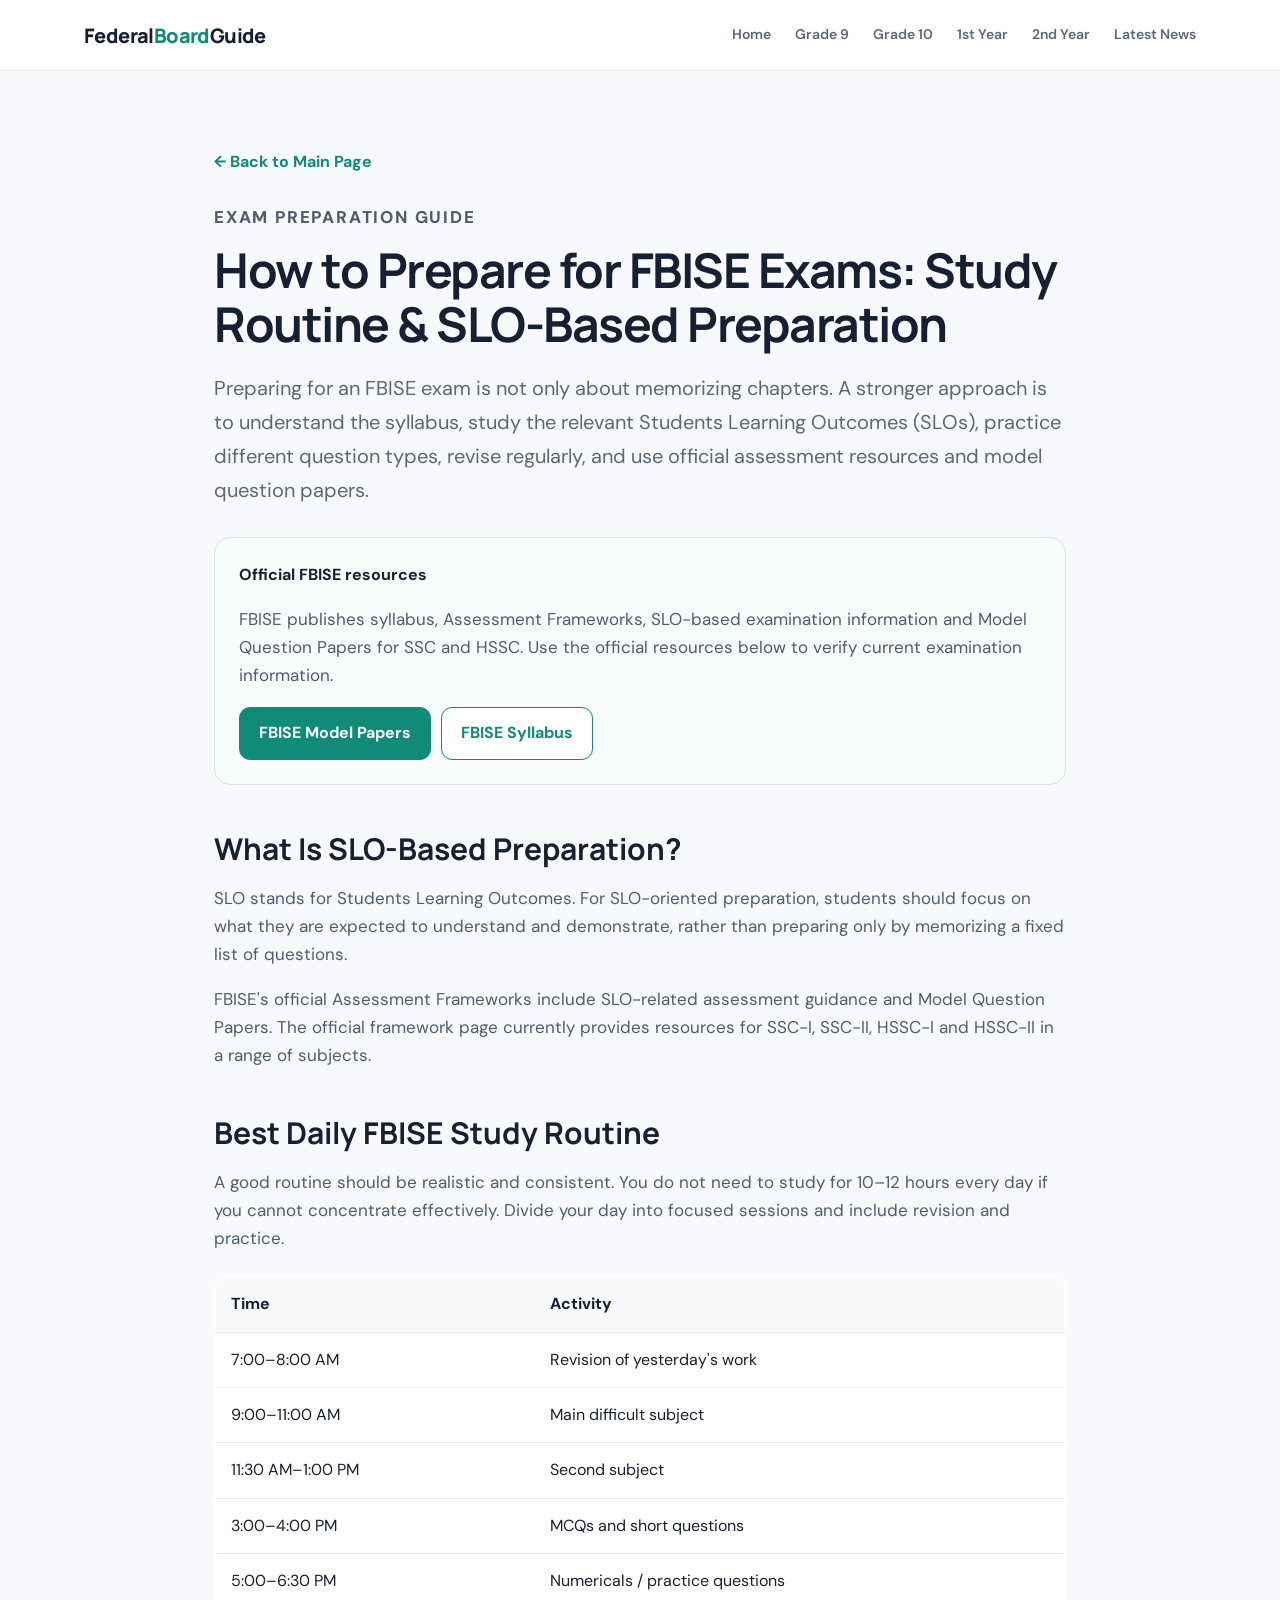
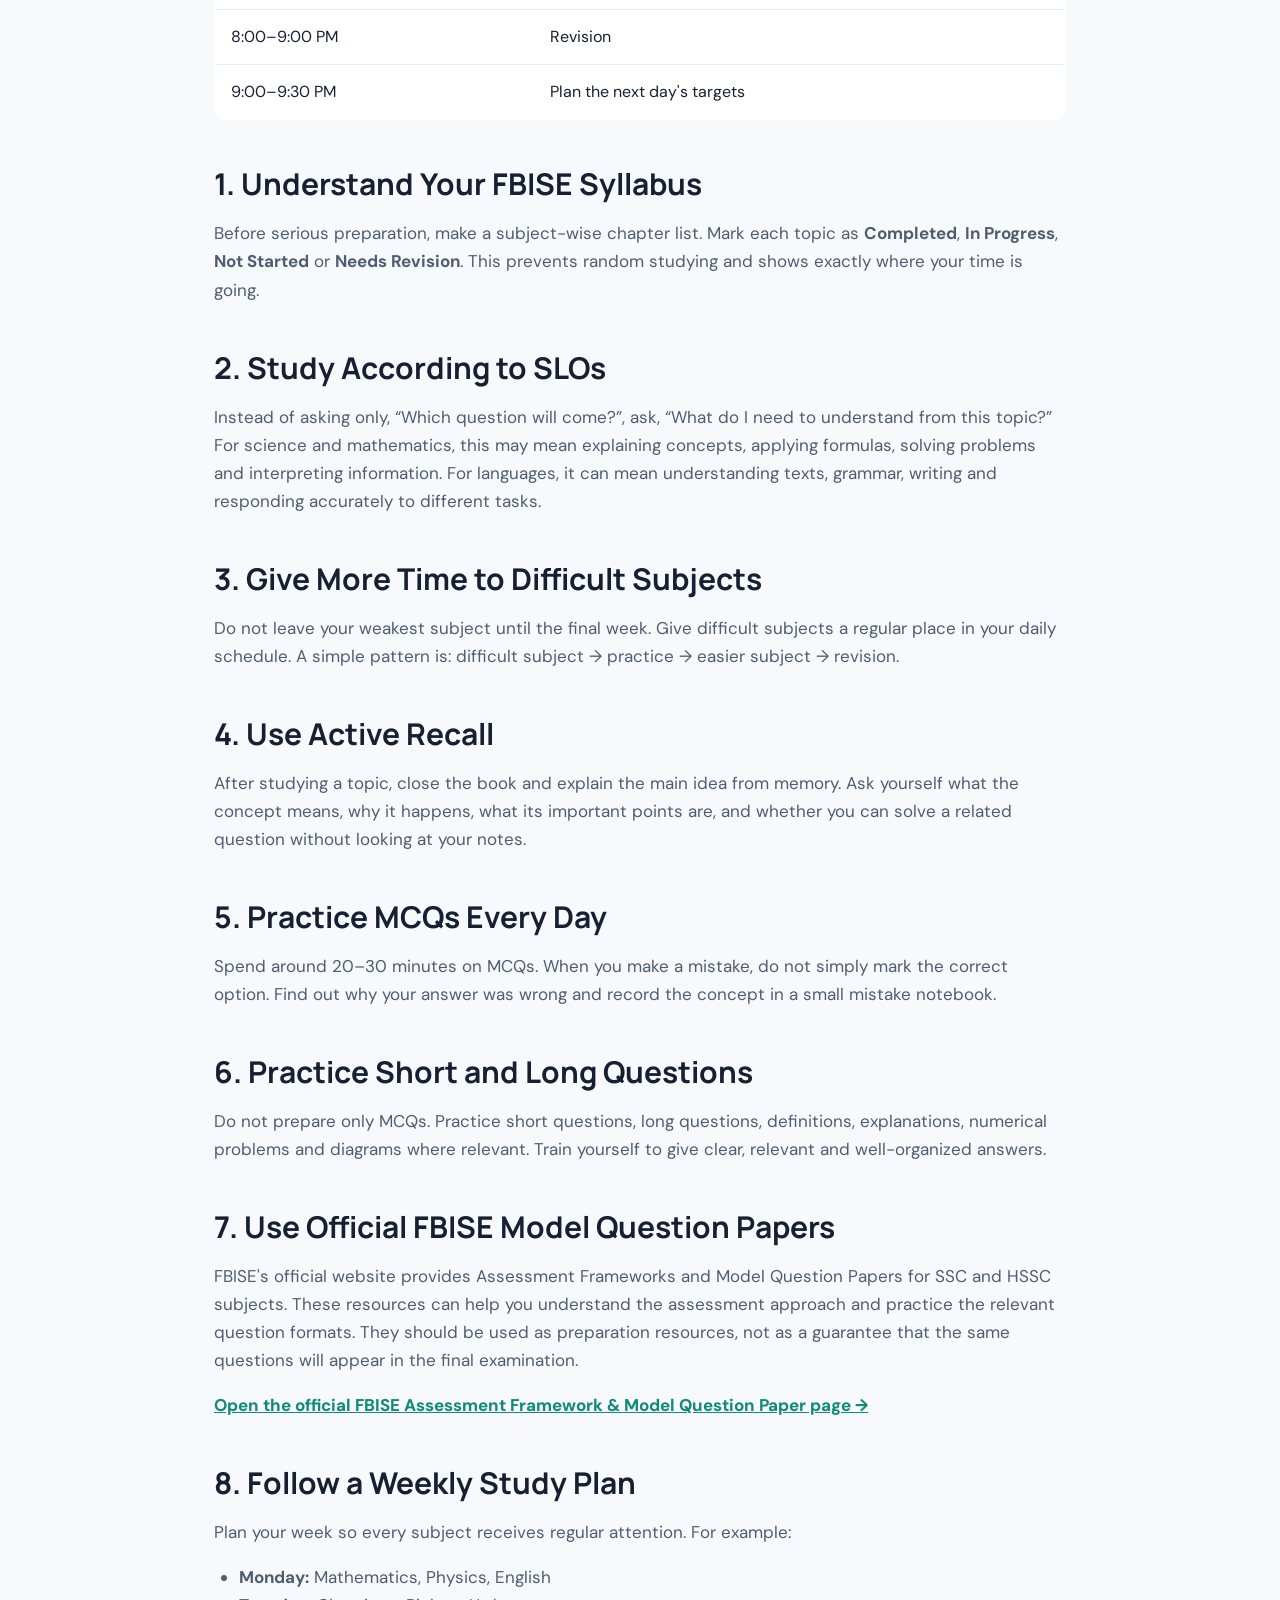
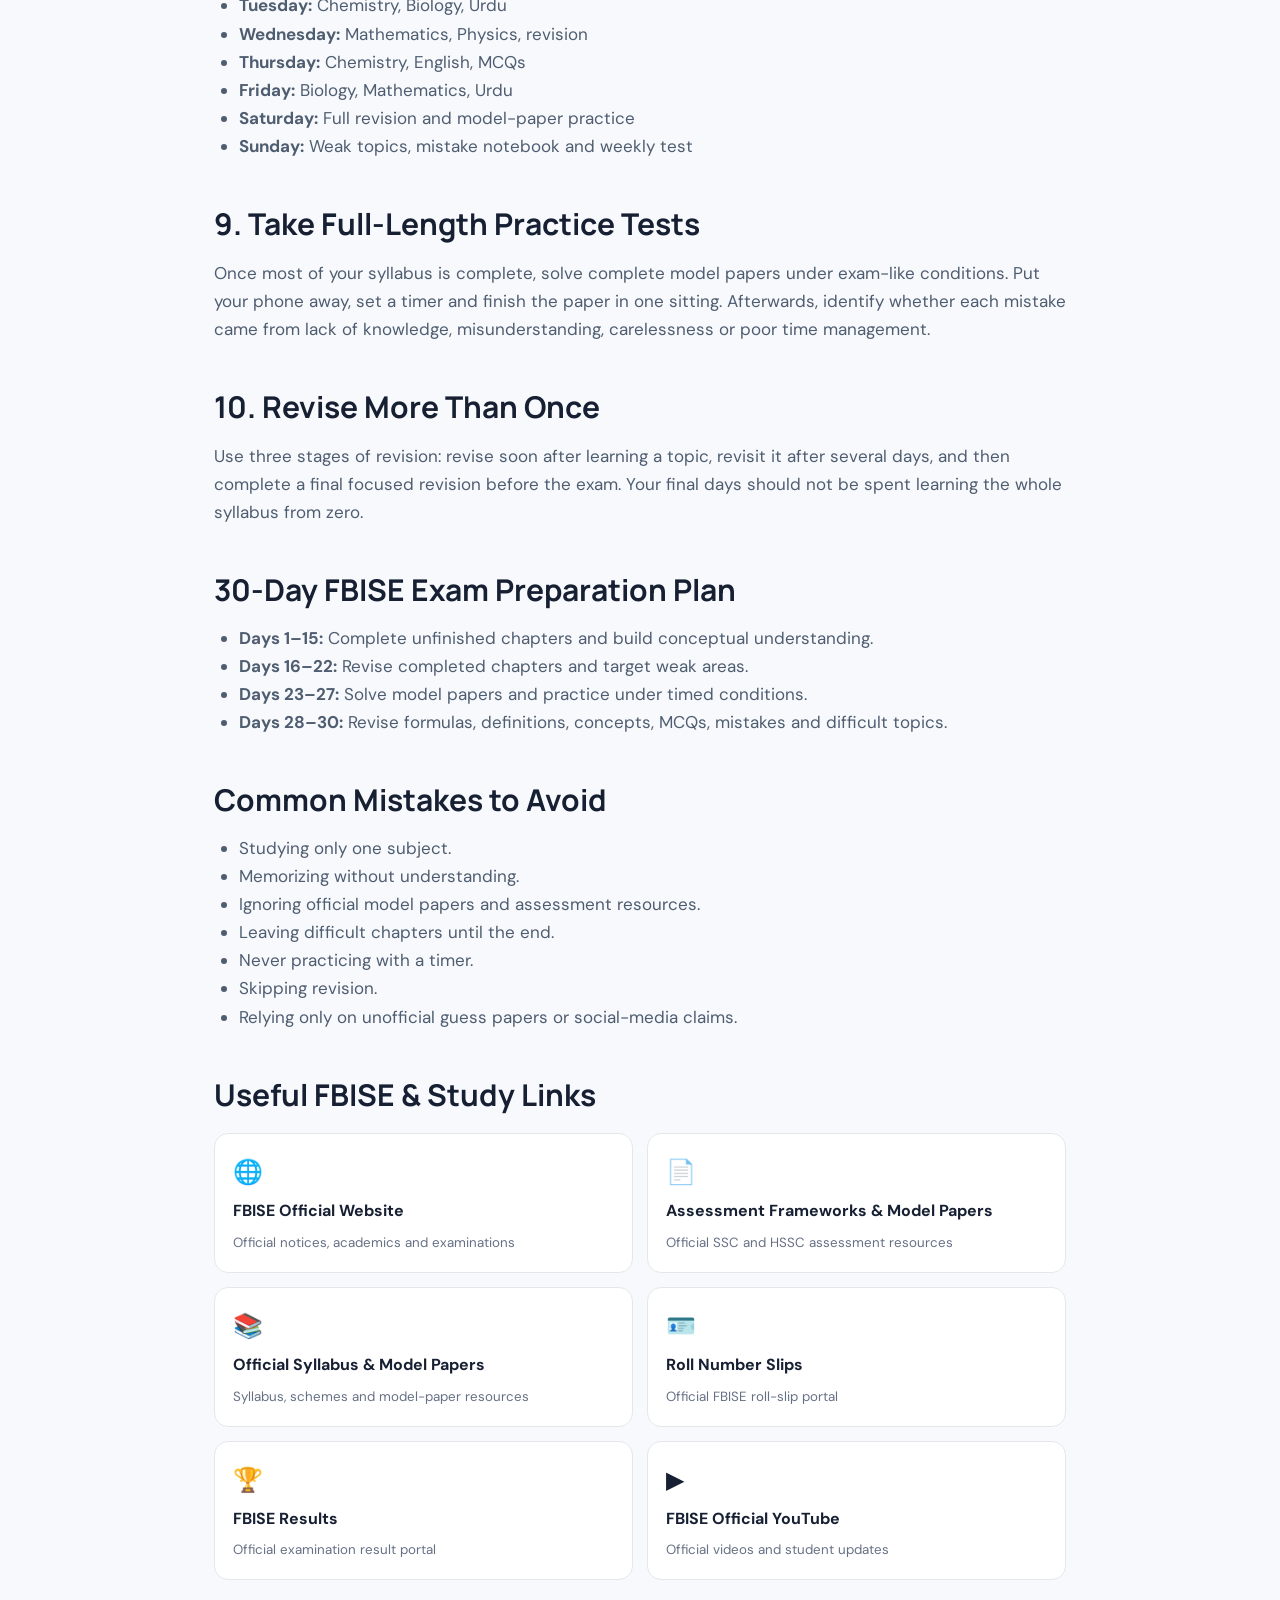
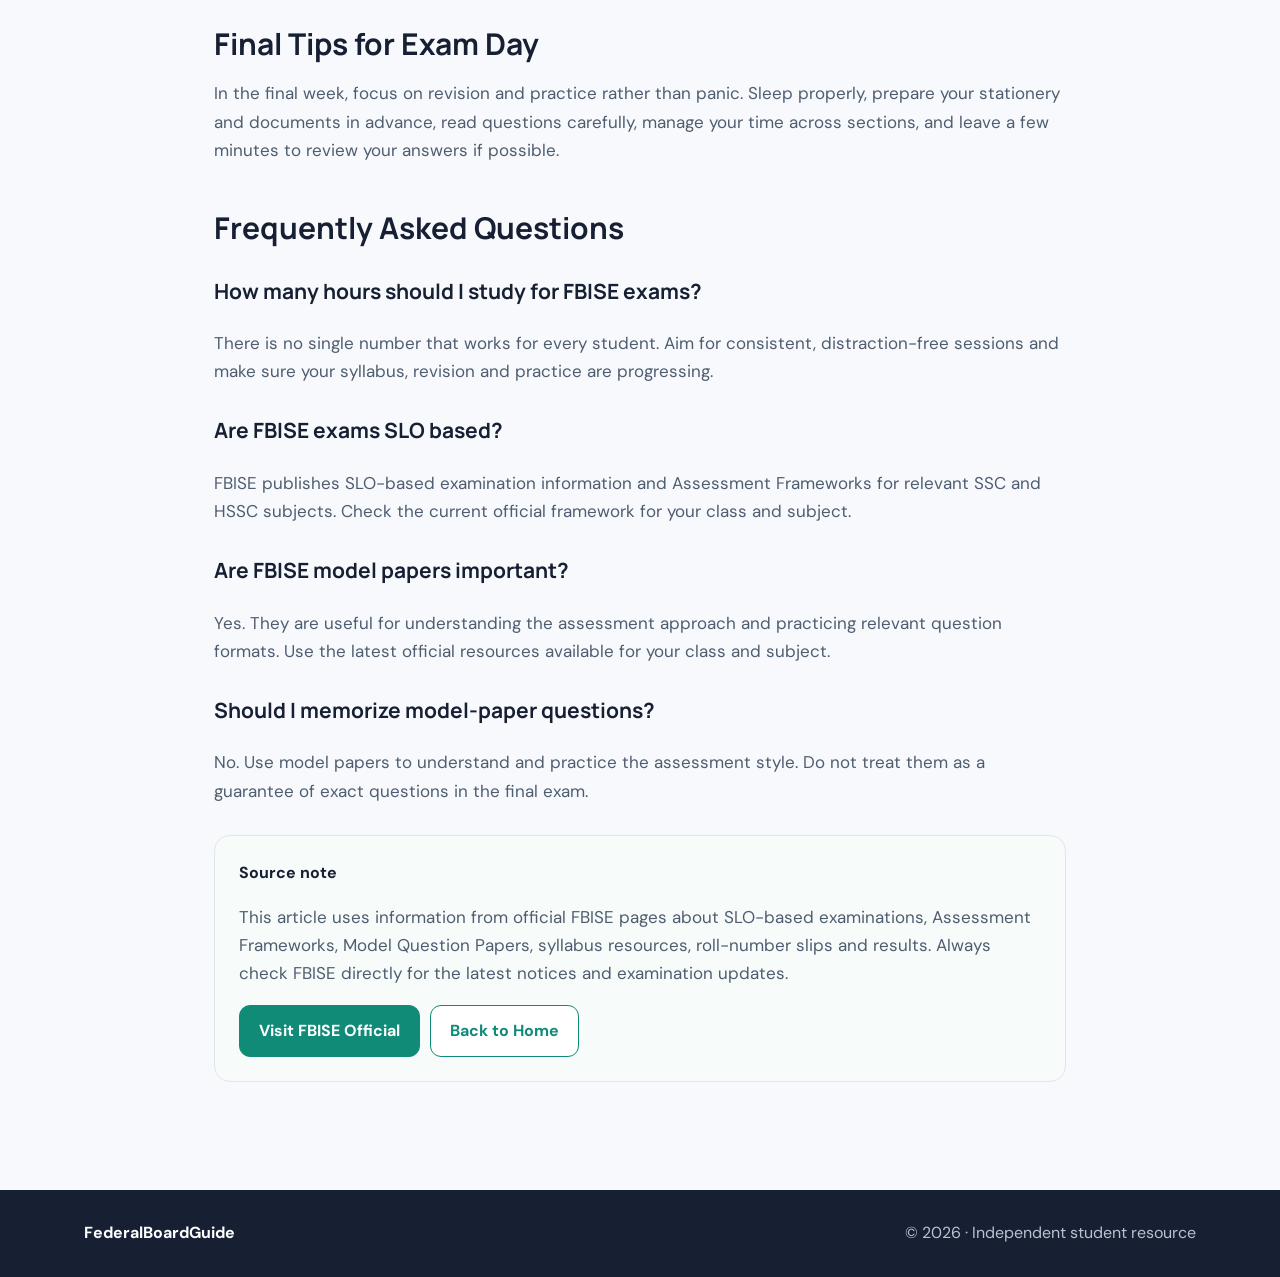
==== commit 36e776e9: "Add files via upload" ====
--- a/article.html
+++ b/article.html
@@ -5,7 +5,7 @@
 <title>How to Prepare for FBISE Exams | SLO-Based Study Guide</title>
 <link rel="stylesheet" href="style.css"></head>
 <body>
-<header class="top"><div class="wrap nav"><a class="logo" href="index.html">Federal<span>Board</span>Guide</a><nav><a href="index.html">Home</a><a href="grade.html?grade=9">Grade 9</a><a href="grade.html?grade=10">Grade 10</a><a href="grade.html?grade=11">1st Year</a><a href="grade.html?grade=12">2nd Year</a></nav></div></header>
+<header class="top"><div class="wrap nav"><a class="logo" href="index.html">Federal<span>Board</span>Guide</a><nav><a href="index.html">Home</a><a href="grade.html?grade=9">Grade 9</a><a href="grade.html?grade=10">Grade 10</a><a href="grade.html?grade=11">1st Year</a><a href="grade.html?grade=12">2nd Year</a><a href="fbise-news.html">Latest News</a></nav></div></header>
 <main class="section"><div class="wrap article-wrap">
 <a class="back" href="index.html">← Back to Main Page</a>
 <p class="eyebrow">EXAM PREPARATION GUIDE</p>
--- a/style.css
+++ b/style.css
@@ -1,2 +1,5 @@
 @import url('https://fonts.googleapis.com/css2?family=DM+Sans:wght@400;500;600;700&family=Manrope:wght@600;700;800&display=swap');
 *{box-sizing:border-box}html{scroll-behavior:smooth}body{margin:0;font-family:'DM Sans',system-ui,-apple-system,BlinkMacSystemFont,'Segoe UI',sans-serif;color:#172033;background:#f7f9fc;line-height:1.65}.wrap{max-width:1160px;margin:auto;padding:0 24px}.top{position:sticky;top:0;background:rgba(255,255,255,.92);backdrop-filter:blur(16px);border-bottom:1px solid #e8edf3;z-index:10}.nav{min-height:70px;display:flex;align-items:center}.logo{font-family:'Manrope',sans-serif;font-weight:800;font-size:20px;color:#172033;text-decoration:none;margin-right:auto;letter-spacing:-.03em}.logo span{color:#0f8b78}nav{display:flex;gap:24px}nav a{color:#5c6879;text-decoration:none;font-size:14px;font-weight:600}nav a:hover{color:#0f8b78}.hero{padding:96px 0 88px;background:radial-gradient(circle at 85% 15%,rgba(15,139,120,.12),transparent 28%),linear-gradient(135deg,#effaf7,#f7f9fc)}.eyebrow{font-size:12px;letter-spacing:1.8px;font-weight:800;color:#0f8b78;margin:0 0 12px;text-transform:uppercase}.hero h1,.article-wrap h1,.section h2,.article-wrap h2{font-family:'Manrope',sans-serif}.hero h1{font-size:clamp(42px,6vw,64px);line-height:1.04;letter-spacing:-2.8px;margin:0 0 20px}.hero h1 span{color:#0f8b78}.lead{font-size:19px;color:#627082;max-width:760px}.btn{display:inline-flex;align-items:center;justify-content:center;background:#0f8b78;color:#fff;text-decoration:none;padding:12px 19px;border-radius:11px;font-weight:700;border:1px solid #0f8b78;transition:.2s}.btn:hover{transform:translateY(-1px);box-shadow:0 10px 24px rgba(15,139,120,.16)}.btn.ghost,.btn.btn-outline{background:#fff;color:#0f8b78}.note{font-size:12px;color:#8792a0;margin-top:22px}.section{padding:78px 0}.alt{background:#f1f5f8}.section h2{font-size:34px;line-height:1.2;margin:0 0 12px}.grid{display:grid;grid-template-columns:repeat(3,1fr);gap:18px;margin-top:28px}.subject-card{display:block;text-decoration:none;color:inherit;border:1px solid #e1e7ee;border-radius:18px;padding:26px;background:#fff;transition:.2s;box-shadow:0 5px 18px rgba(20,35,55,.035)}.subject-card:hover{transform:translateY(-4px);box-shadow:0 16px 34px rgba(20,35,55,.09);border-color:#cfe2df}.subject-icon{font-size:30px}.subject-card h3{font-family:'Manrope',sans-serif;font-size:20px;margin:12px 0 4px}.subject-card p{color:#6a7686;font-size:14px;min-height:45px}.subject-card span{display:inline-block;color:#0f8b78;font-weight:750;margin-top:12px}.narrow{max-width:820px}.disclaimer{border:1px solid #e5e9ee;border-radius:16px;padding:26px;background:#fff}.back{display:inline-block;color:#0f8b78;text-decoration:none;font-weight:700;margin-bottom:28px}.document-card{display:grid;grid-template-columns:auto 1fr auto;gap:22px;align-items:center;border:1px solid #e1e7ed;border-radius:18px;padding:28px;background:#fff;box-shadow:0 12px 35px rgba(22,35,52,.06)}.document-card h2{font-size:23px;margin:0 0 4px}.document-card p{color:#6b7786;margin:0}.pdf-icon{font-weight:900;border-radius:12px;padding:15px 13px;background:#edf7f5;color:#0f8b78}.actions{display:flex;gap:10px;flex-wrap:wrap}.tip{margin-top:22px;background:#f1f5f8;border-radius:12px;padding:18px;color:#657184;font-size:14px}footer{background:#172033;color:#b9c2cf;padding:30px 0}.foot{display:flex;justify-content:space-between;gap:20px}.foot b{color:white}.subject-nav{display:flex;gap:12px;justify-content:center;flex-wrap:wrap;margin:28px 0 42px}.related{margin-top:20px}.mini-grid{grid-template-columns:repeat(auto-fit,minmax(180px,1fr));gap:14px}.related-link{display:flex;flex-direction:column;gap:7px;padding:18px;border:1px solid #e5e7eb;border-radius:14px;background:#fff;text-decoration:none;color:inherit;transition:.2s}.related-link:hover{transform:translateY(-2px);box-shadow:0 8px 24px rgba(0,0,0,.08)}.related-link span{font-size:24px}.related-link small{color:#667085}.hero-actions{display:flex;gap:12px;flex-wrap:wrap;margin:20px 0}.section .lead{max-width:760px}.article-wrap{max-width:900px}.article-wrap h1{font-size:48px;line-height:1.12;letter-spacing:-1.5px;margin:0 0 20px}.article-wrap h2{font-size:30px;margin-top:46px;margin-bottom:14px}.article-wrap h3{font-family:'Manrope',sans-serif;font-size:21px;margin-top:28px}.article-wrap p,.article-wrap li{font-size:17px;color:#4f5d70}.article-intro{font-size:20px!important;line-height:1.7;color:#5c6878!important}.source-box{margin:30px 0;padding:24px;border:1px solid #dfe7e5;border-radius:16px;background:#f7fbfa}.source-box p{margin-bottom:18px}.article-wrap table{width:100%;border-collapse:collapse;margin:24px 0;background:#fff;border:1px solid #e1e7ed;border-radius:12px;overflow:hidden}.article-wrap th,.article-wrap td{padding:14px 16px;border-bottom:1px solid #e8edf2;text-align:left}.article-wrap th{background:#f7f9fb}.article-wrap ul{padding-left:25px}.text-link{color:#0f8b78;font-weight:750}.link-grid{display:grid;grid-template-columns:repeat(2,1fr);gap:14px;margin-top:20px}.link-grid .related-link{min-height:120px}.article-wrap .actions{flex-wrap:wrap}.back-row{display:flex;gap:12px;align-items:center;flex-wrap:wrap;margin-bottom:18px}.back-row .back{margin-bottom:0}.resource-grid{grid-template-columns:repeat(auto-fit,minmax(240px,1fr))}.resource-card p{min-height:78px}.resource-note{margin-top:28px;padding:18px 20px;border:1px solid rgba(0,0,0,.1);border-radius:14px;background:rgba(255,255,255,.7);line-height:1.7}.landing-body{margin:0;min-height:100vh;background:radial-gradient(circle at 20% 20%,rgba(65,105,225,.18),transparent 32%),radial-gradient(circle at 80% 75%,rgba(32,201,151,.12),transparent 30%),#07111f;color:#f7fbff;overflow:hidden}.landing{min-height:100vh;display:grid;place-items:center;padding:28px;position:relative}.landing-card{width:min(850px,100%);box-sizing:border-box;text-align:center;padding:58px 54px;border:1px solid rgba(255,255,255,.13);border-radius:30px;background:rgba(10,24,42,.78);backdrop-filter:blur(18px);box-shadow:0 30px 90px rgba(0,0,0,.38);position:relative;z-index:2}.landing-mark{width:66px;height:66px;border-radius:18px;display:grid;place-items:center;margin:0 auto 22px;background:linear-gradient(135deg,#3b82f6,#14b8a6);font-weight:800;letter-spacing:.08em;box-shadow:0 14px 35px rgba(20,184,166,.2)}.landing .eyebrow{letter-spacing:.18em;font-weight:700;font-size:.78rem;opacity:.78;margin-bottom:16px}.landing h1{font-family:'Manrope',sans-serif;font-size:clamp(2.6rem,6vw,5rem);line-height:1.02;margin:0;font-weight:800;letter-spacing:-.045em}.landing h1 span{background:linear-gradient(90deg,#60a5fa,#5eead4);-webkit-background-clip:text;background-clip:text;color:transparent}.quote{font-family:Georgia,serif;font-size:clamp(1.35rem,2.5vw,2rem);line-height:1.45;margin:34px auto 8px;max-width:720px;color:#e9f3ff}.quote-author{margin:0 0 24px;font-weight:700;color:#8fded3}.landing-text{max-width:650px;margin:0 auto 30px;color:#b8c7d9;line-height:1.75;font-size:1.02rem}.next-btn{display:inline-flex;align-items:center;gap:12px;padding:15px 24px;border-radius:13px;text-decoration:none;font-weight:800;color:#fff;background:linear-gradient(135deg,#2563eb,#0f766e);box-shadow:0 15px 35px rgba(37,99,235,.24);transition:transform .2s,box-shadow .2s}.next-btn:hover{transform:translateY(-2px);box-shadow:0 20px 42px rgba(37,99,235,.32)}.next-btn span{font-size:1.25rem}.landing-note{font-size:.76rem;color:#8091a6;margin-top:22px}.landing-glow{position:absolute;border-radius:999px;filter:blur(60px);opacity:.32}.glow-one{width:220px;height:220px;background:#2563eb;top:8%;left:4%}.glow-two{width:240px;height:240px;background:#14b8a6;right:4%;bottom:5%}@media(max-width:760px){nav{display:none}.hero{padding:65px 0}.hero h1{font-size:42px}.grid{grid-template-columns:1fr}.document-card{grid-template-columns:auto 1fr}.document-card .actions{grid-column:1/-1}.foot{display:block}.foot span{display:block;margin-top:8px}.article-wrap h1{font-size:36px}.article-wrap h2{font-size:27px}.link-grid{grid-template-columns:1fr}}@media(max-width:650px){.top .nav{flex-direction:column;gap:12px;padding:12px 0}.top nav{display:flex;flex-wrap:wrap;justify-content:center;gap:10px}.subject-nav .btn{width:100%;text-align:center}}@media(max-width:600px){.landing{padding:16px}.landing-card{padding:42px 24px;border-radius:24px}.quote{margin-top:26px}.landing-text{font-size:.95rem}}
+
+.feature-banner{display:flex;align-items:center;justify-content:space-between;gap:28px;padding:30px;border:1px solid rgba(255,255,255,.10);border-radius:22px;background:rgba(255,255,255,.035)}
+.feature-banner h2{margin:6px 0 10px}.feature-banner .lead{margin:0;max-width:720px}@media(max-width:760px){.feature-banner{flex-direction:column;align-items:flex-start}}
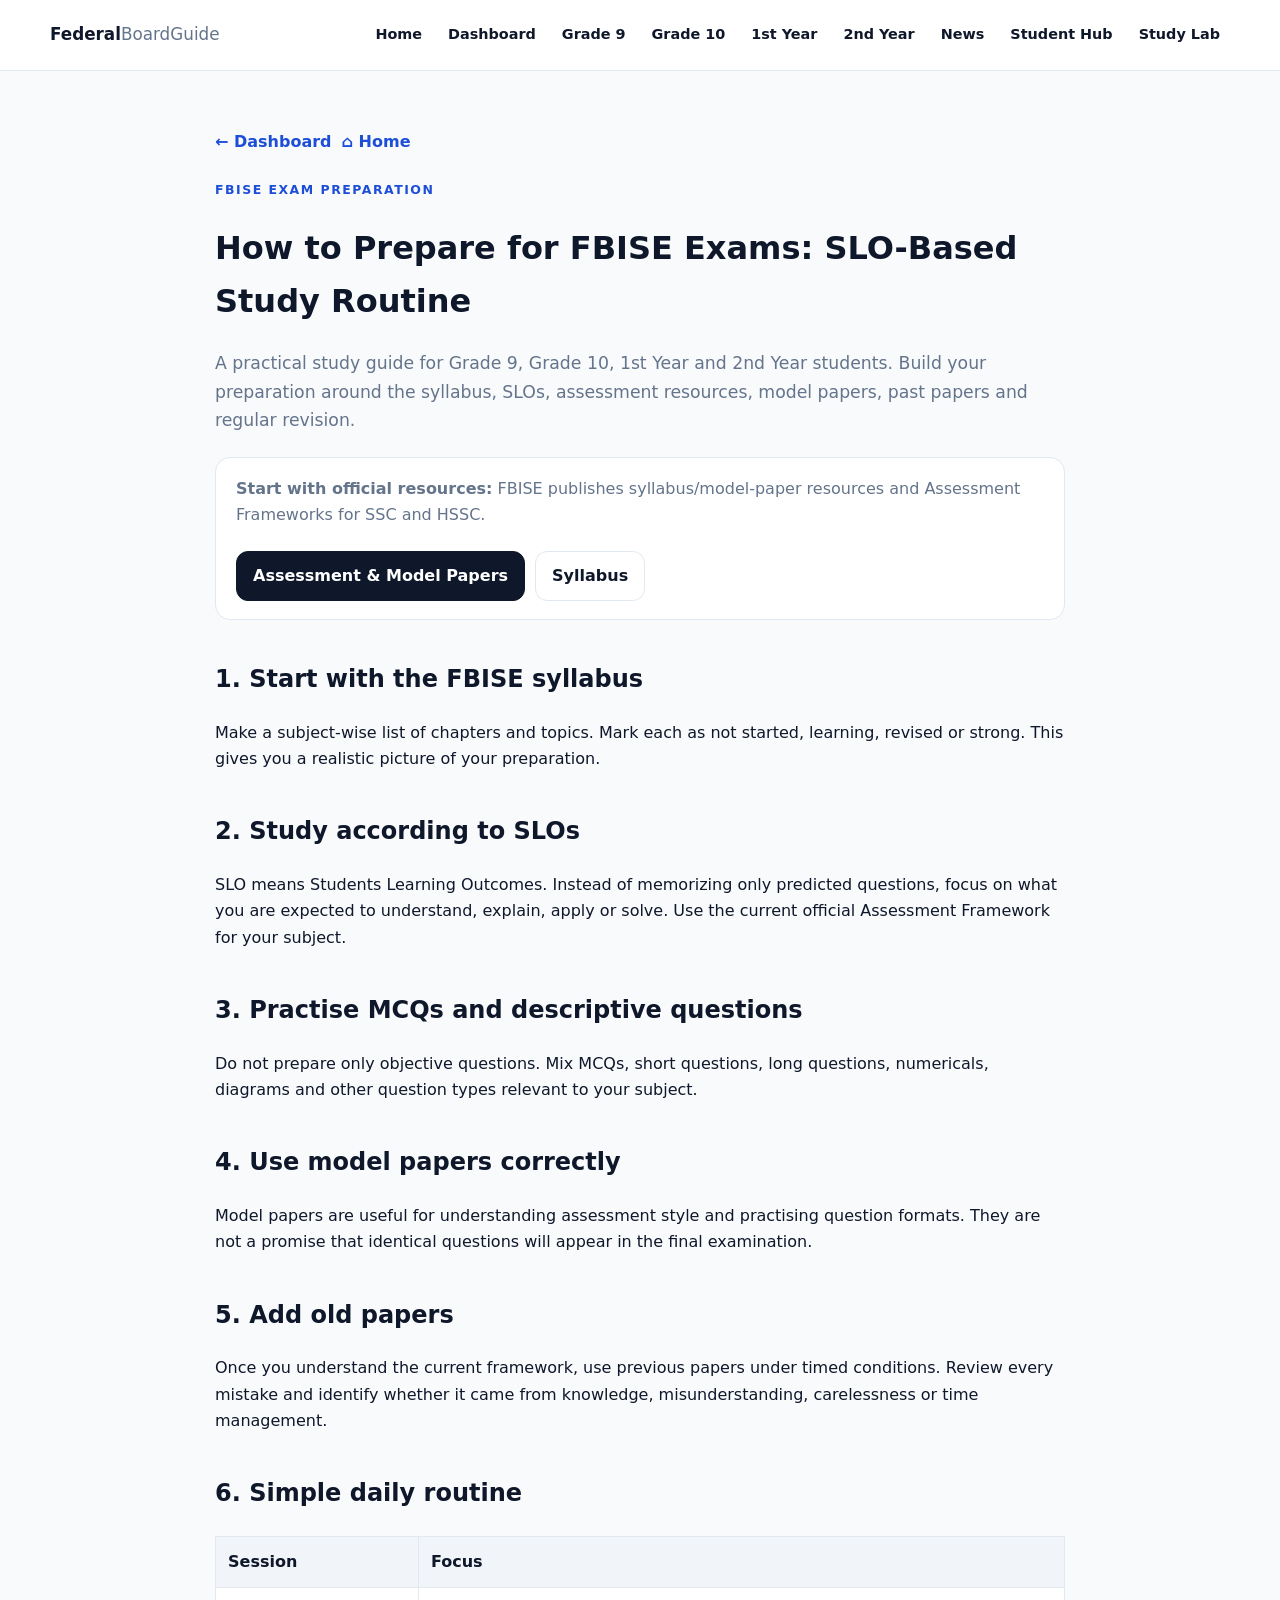
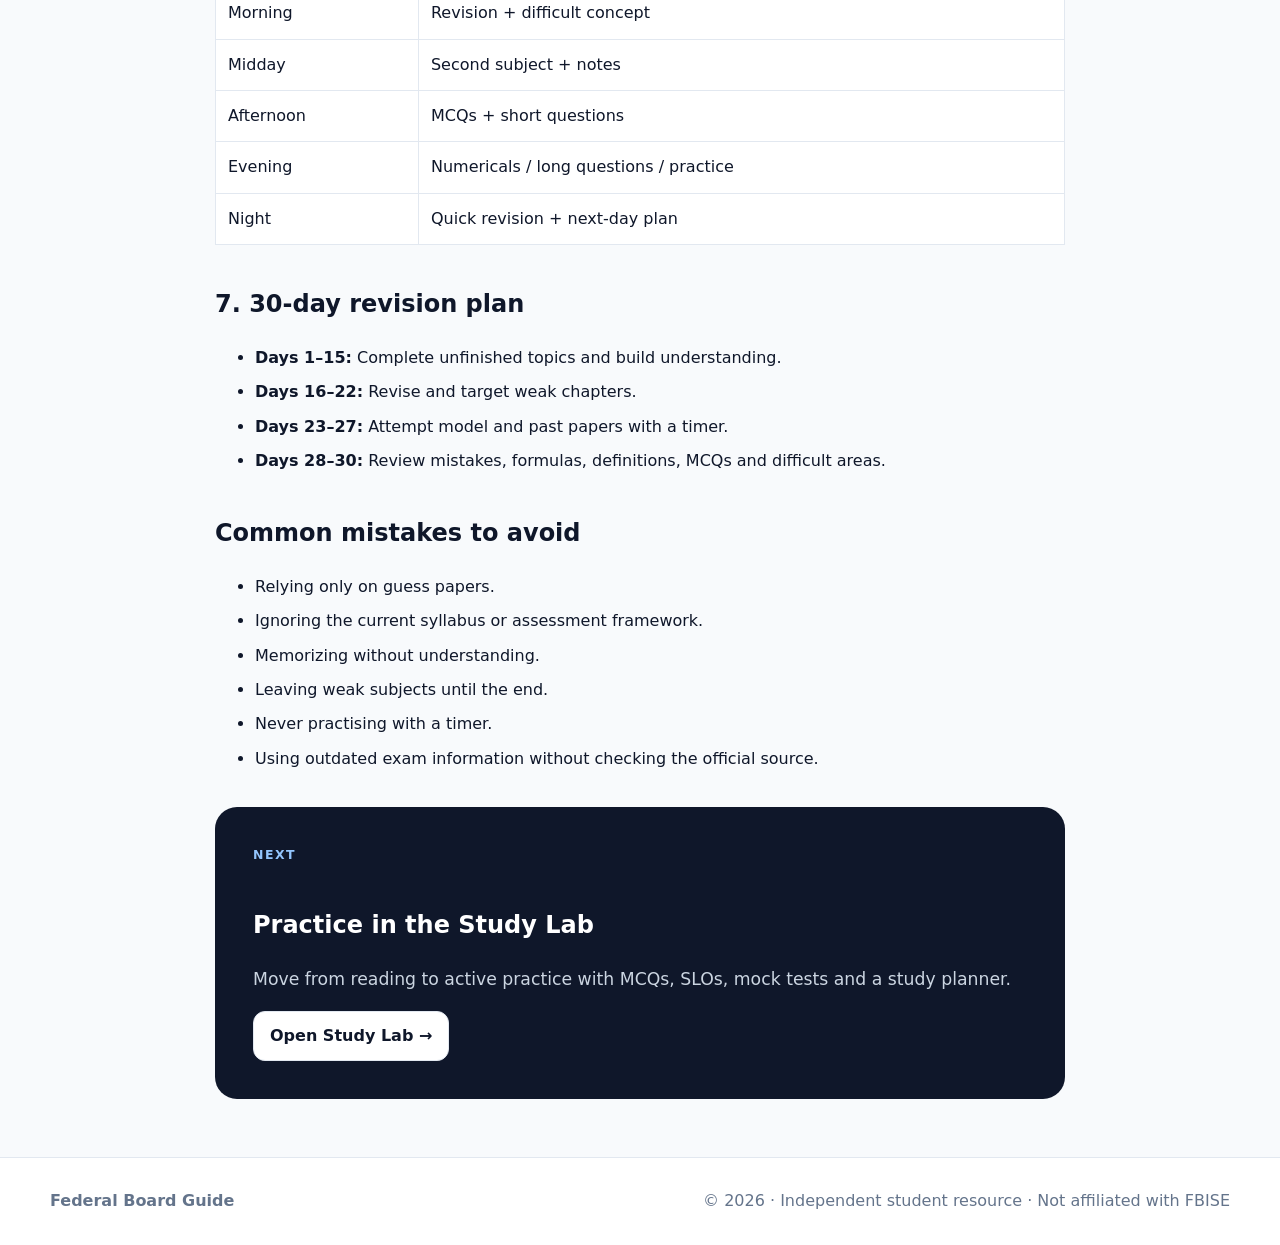
==== commit 72353034: "Add files via upload" ====
--- a/article.html
+++ b/article.html
@@ -1,74 +1,18 @@
-<!doctype html>
-<html lang="en">
-<head><meta charset="utf-8"><meta name="viewport" content="width=device-width,initial-scale=1">
-<meta name="description" content="How to prepare for FBISE exams with an effective study routine, SLO-based preparation, model papers, revision and practice tests for Grade 9, Grade 10, 1st Year and 2nd Year.">
-<title>How to Prepare for FBISE Exams | SLO-Based Study Guide</title>
-<link rel="stylesheet" href="style.css"></head>
-<body>
-<header class="top"><div class="wrap nav"><a class="logo" href="index.html">Federal<span>Board</span>Guide</a><nav><a href="index.html">Home</a><a href="grade.html?grade=9">Grade 9</a><a href="grade.html?grade=10">Grade 10</a><a href="grade.html?grade=11">1st Year</a><a href="grade.html?grade=12">2nd Year</a><a href="fbise-news.html">Latest News</a></nav></div></header>
-<main class="section"><div class="wrap article-wrap">
-<a class="back" href="index.html">← Back to Main Page</a>
-<p class="eyebrow">EXAM PREPARATION GUIDE</p>
-<h1>How to Prepare for FBISE Exams: Study Routine & SLO-Based Preparation</h1>
-<p class="article-intro">Preparing for an FBISE exam is not only about memorizing chapters. A stronger approach is to understand the syllabus, study the relevant Students Learning Outcomes (SLOs), practice different question types, revise regularly, and use official assessment resources and model question papers.</p>
-<div class="source-box"><b>Official FBISE resources</b><p>FBISE publishes syllabus, Assessment Frameworks, SLO-based examination information and Model Question Papers for SSC and HSSC. Use the official resources below to verify current examination information.</p><div class="actions"><a class="btn" href="https://www.fbise.edu.pk/curriculum_model_paper.php" target="_blank" rel="noopener">FBISE Model Papers</a><a class="btn btn-outline" href="https://www.fbise.edu.pk/syllabus.php" target="_blank" rel="noopener">FBISE Syllabus</a></div></div>
-<h2>What Is SLO-Based Preparation?</h2>
-<p>SLO stands for Students Learning Outcomes. For SLO-oriented preparation, students should focus on what they are expected to understand and demonstrate, rather than preparing only by memorizing a fixed list of questions.</p>
-<p>FBISE's official Assessment Frameworks include SLO-related assessment guidance and Model Question Papers. The official framework page currently provides resources for SSC-I, SSC-II, HSSC-I and HSSC-II in a range of subjects.</p>
-<h2>Best Daily FBISE Study Routine</h2>
-<p>A good routine should be realistic and consistent. You do not need to study for 10–12 hours every day if you cannot concentrate effectively. Divide your day into focused sessions and include revision and practice.</p>
-<table><thead><tr><th>Time</th><th>Activity</th></tr></thead><tbody>
-<tr><td>7:00–8:00 AM</td><td>Revision of yesterday's work</td></tr>
-<tr><td>9:00–11:00 AM</td><td>Main difficult subject</td></tr>
-<tr><td>11:30 AM–1:00 PM</td><td>Second subject</td></tr>
-<tr><td>3:00–4:00 PM</td><td>MCQs and short questions</td></tr>
-<tr><td>5:00–6:30 PM</td><td>Numericals / practice questions</td></tr>
-<tr><td>8:00–9:00 PM</td><td>Revision</td></tr>
-<tr><td>9:00–9:30 PM</td><td>Plan the next day's targets</td></tr>
-</tbody></table>
-<h2>1. Understand Your FBISE Syllabus</h2>
-<p>Before serious preparation, make a subject-wise chapter list. Mark each topic as <b>Completed</b>, <b>In Progress</b>, <b>Not Started</b> or <b>Needs Revision</b>. This prevents random studying and shows exactly where your time is going.</p>
-<h2>2. Study According to SLOs</h2>
-<p>Instead of asking only, “Which question will come?”, ask, “What do I need to understand from this topic?” For science and mathematics, this may mean explaining concepts, applying formulas, solving problems and interpreting information. For languages, it can mean understanding texts, grammar, writing and responding accurately to different tasks.</p>
-<h2>3. Give More Time to Difficult Subjects</h2>
-<p>Do not leave your weakest subject until the final week. Give difficult subjects a regular place in your daily schedule. A simple pattern is: difficult subject → practice → easier subject → revision.</p>
-<h2>4. Use Active Recall</h2>
-<p>After studying a topic, close the book and explain the main idea from memory. Ask yourself what the concept means, why it happens, what its important points are, and whether you can solve a related question without looking at your notes.</p>
-<h2>5. Practice MCQs Every Day</h2>
-<p>Spend around 20–30 minutes on MCQs. When you make a mistake, do not simply mark the correct option. Find out why your answer was wrong and record the concept in a small mistake notebook.</p>
-<h2>6. Practice Short and Long Questions</h2>
-<p>Do not prepare only MCQs. Practice short questions, long questions, definitions, explanations, numerical problems and diagrams where relevant. Train yourself to give clear, relevant and well-organized answers.</p>
-<h2>7. Use Official FBISE Model Question Papers</h2>
-<p>FBISE's official website provides Assessment Frameworks and Model Question Papers for SSC and HSSC subjects. These resources can help you understand the assessment approach and practice the relevant question formats. They should be used as preparation resources, not as a guarantee that the same questions will appear in the final examination.</p>
-<p><a class="text-link" href="https://www.fbise.edu.pk/curriculum_model_paper.php" target="_blank" rel="noopener">Open the official FBISE Assessment Framework & Model Question Paper page →</a></p>
-<h2>8. Follow a Weekly Study Plan</h2>
-<p>Plan your week so every subject receives regular attention. For example:</p>
-<ul><li><b>Monday:</b> Mathematics, Physics, English</li><li><b>Tuesday:</b> Chemistry, Biology, Urdu</li><li><b>Wednesday:</b> Mathematics, Physics, revision</li><li><b>Thursday:</b> Chemistry, English, MCQs</li><li><b>Friday:</b> Biology, Mathematics, Urdu</li><li><b>Saturday:</b> Full revision and model-paper practice</li><li><b>Sunday:</b> Weak topics, mistake notebook and weekly test</li></ul>
-<h2>9. Take Full-Length Practice Tests</h2>
-<p>Once most of your syllabus is complete, solve complete model papers under exam-like conditions. Put your phone away, set a timer and finish the paper in one sitting. Afterwards, identify whether each mistake came from lack of knowledge, misunderstanding, carelessness or poor time management.</p>
-<h2>10. Revise More Than Once</h2>
-<p>Use three stages of revision: revise soon after learning a topic, revisit it after several days, and then complete a final focused revision before the exam. Your final days should not be spent learning the whole syllabus from zero.</p>
-<h2>30-Day FBISE Exam Preparation Plan</h2>
-<ul><li><b>Days 1–15:</b> Complete unfinished chapters and build conceptual understanding.</li><li><b>Days 16–22:</b> Revise completed chapters and target weak areas.</li><li><b>Days 23–27:</b> Solve model papers and practice under timed conditions.</li><li><b>Days 28–30:</b> Revise formulas, definitions, concepts, MCQs, mistakes and difficult topics.</li></ul>
-<h2>Common Mistakes to Avoid</h2>
-<ul><li>Studying only one subject.</li><li>Memorizing without understanding.</li><li>Ignoring official model papers and assessment resources.</li><li>Leaving difficult chapters until the end.</li><li>Never practicing with a timer.</li><li>Skipping revision.</li><li>Relying only on unofficial guess papers or social-media claims.</li></ul>
-<h2>Useful FBISE & Study Links</h2>
-<div class="link-grid">
-<a class="related-link" href="https://www.fbise.edu.pk/" target="_blank" rel="noopener"><span>🌐</span><b>FBISE Official Website</b><small>Official notices, academics and examinations</small></a>
-<a class="related-link" href="https://www.fbise.edu.pk/curriculum_model_paper.php" target="_blank" rel="noopener"><span>📄</span><b>Assessment Frameworks & Model Papers</b><small>Official SSC and HSSC assessment resources</small></a>
-<a class="related-link" href="https://www.fbise.edu.pk/syllabus.php" target="_blank" rel="noopener"><span>📚</span><b>Official Syllabus & Model Papers</b><small>Syllabus, schemes and model-paper resources</small></a>
-<a class="related-link" href="https://portal.fbise.edu.pk/fbise-conduct/slips/" target="_blank" rel="noopener"><span>🪪</span><b>Roll Number Slips</b><small>Official FBISE roll-slip portal</small></a>
-<a class="related-link" href="https://portal.fbise.edu.pk/fbise-conduct/result/" target="_blank" rel="noopener"><span>🏆</span><b>FBISE Results</b><small>Official examination result portal</small></a>
-<a class="related-link" href="https://www.youtube.com/@FBISEOfficial" target="_blank" rel="noopener"><span>▶️</span><b>FBISE Official YouTube</b><small>Official videos and student updates</small></a>
-</div>
-<h2>Final Tips for Exam Day</h2>
-<p>In the final week, focus on revision and practice rather than panic. Sleep properly, prepare your stationery and documents in advance, read questions carefully, manage your time across sections, and leave a few minutes to review your answers if possible.</p>
-<h2>Frequently Asked Questions</h2>
-<h3>How many hours should I study for FBISE exams?</h3><p>There is no single number that works for every student. Aim for consistent, distraction-free sessions and make sure your syllabus, revision and practice are progressing.</p>
-<h3>Are FBISE exams SLO based?</h3><p>FBISE publishes SLO-based examination information and Assessment Frameworks for relevant SSC and HSSC subjects. Check the current official framework for your class and subject.</p>
-<h3>Are FBISE model papers important?</h3><p>Yes. They are useful for understanding the assessment approach and practicing relevant question formats. Use the latest official resources available for your class and subject.</p>
-<h3>Should I memorize model-paper questions?</h3><p>No. Use model papers to understand and practice the assessment style. Do not treat them as a guarantee of exact questions in the final exam.</p>
-<div class="source-box"><b>Source note</b><p>This article uses information from official FBISE pages about SLO-based examinations, Assessment Frameworks, Model Question Papers, syllabus resources, roll-number slips and results. Always check FBISE directly for the latest notices and examination updates.</p><div class="actions"><a class="btn" href="https://www.fbise.edu.pk/" target="_blank" rel="noopener">Visit FBISE Official</a><a class="btn btn-outline" href="index.html">Back to Home</a></div></div>
+<!doctype html><html lang="en"><head><meta charset="utf-8"><meta name="viewport" content="width=device-width,initial-scale=1">
+<title>How to Prepare for FBISE Exams | SLO-Based Study Guide</title><meta name="description" content="Learn how to prepare for FBISE exams using the syllabus, SLOs, assessment frameworks, model papers, old papers, revision and timed practice."><meta name="robots" content="index,follow"><link rel="canonical" href="https://mabdullah01-cyber.github.io/fbiseguide/"><link rel="stylesheet" href="style.css"><meta name="keywords" content="how to prepare for FBISE exam, FBISE exam preparation, FBISE SLO preparation, FBISE study routine, FBISE paper pattern"></head>
+<body><header class="top"><div class="wrap nav"><a class="logo" href="index.html">Federal<span>BoardGuide</span></a><nav><a class="" href="index.html">Home</a><a class="" href="dashboard.html">Dashboard</a><a class="" href="grade-9.html">Grade 9</a><a class="" href="grade-10.html">Grade 10</a><a class="" href="first-year.html">1st Year</a><a class="" href="second-year.html">2nd Year</a><a class="" href="fbise-news.html">News</a><a class="" href="student-hub.html">Student Hub</a><a class="" href="study-lab.html">Study Lab</a></nav></div></header><main class="section"><div class="wrap article"><div class="back-row"><a class="back" href="dashboard.html">← Dashboard</a><a class="back" href="index.html">⌂ Home</a></div>
+<p class="eyebrow">FBISE EXAM PREPARATION</p><h1>How to Prepare for FBISE Exams: SLO-Based Study Routine</h1>
+<p class="lead">A practical study guide for Grade 9, Grade 10, 1st Year and 2nd Year students. Build your preparation around the syllabus, SLOs, assessment resources, model papers, past papers and regular revision.</p>
+<div class="source-box"><b>Start with official resources:</b> FBISE publishes syllabus/model-paper resources and Assessment Frameworks for SSC and HSSC. <div class="actions"><a class="btn" target="_blank" rel="noopener" href="https://www.fbise.edu.pk/curriculum_model_paper.php">Assessment & Model Papers</a><a class="btn btn-outline" target="_blank" rel="noopener" href="https://www.fbise.edu.pk/syllabus.php">Syllabus</a></div></div>
+<h2>1. Start with the FBISE syllabus</h2><p>Make a subject-wise list of chapters and topics. Mark each as not started, learning, revised or strong. This gives you a realistic picture of your preparation.</p>
+<h2>2. Study according to SLOs</h2><p>SLO means Students Learning Outcomes. Instead of memorizing only predicted questions, focus on what you are expected to understand, explain, apply or solve. Use the current official Assessment Framework for your subject.</p>
+<h2>3. Practise MCQs and descriptive questions</h2><p>Do not prepare only objective questions. Mix MCQs, short questions, long questions, numericals, diagrams and other question types relevant to your subject.</p>
+<h2>4. Use model papers correctly</h2><p>Model papers are useful for understanding assessment style and practising question formats. They are not a promise that identical questions will appear in the final examination.</p>
+<h2>5. Add old papers</h2><p>Once you understand the current framework, use previous papers under timed conditions. Review every mistake and identify whether it came from knowledge, misunderstanding, carelessness or time management.</p>
+<h2>6. Simple daily routine</h2>
+<div class="table-wrap"><table class="study-table"><thead><tr><th>Session</th><th>Focus</th></tr></thead><tbody><tr><td>Morning</td><td>Revision + difficult concept</td></tr><tr><td>Midday</td><td>Second subject + notes</td></tr><tr><td>Afternoon</td><td>MCQs + short questions</td></tr><tr><td>Evening</td><td>Numericals / long questions / practice</td></tr><tr><td>Night</td><td>Quick revision + next-day plan</td></tr></tbody></table></div>
+<h2>7. 30-day revision plan</h2><ul><li><b>Days 1–15:</b> Complete unfinished topics and build understanding.</li><li><b>Days 16–22:</b> Revise and target weak chapters.</li><li><b>Days 23–27:</b> Attempt model and past papers with a timer.</li><li><b>Days 28–30:</b> Review mistakes, formulas, definitions, MCQs and difficult areas.</li></ul>
+<h2>Common mistakes to avoid</h2><ul><li>Relying only on guess papers.</li><li>Ignoring the current syllabus or assessment framework.</li><li>Memorizing without understanding.</li><li>Leaving weak subjects until the end.</li><li>Never practising with a timer.</li><li>Using outdated exam information without checking the official source.</li></ul>
+<div class="next-page"><p class="eyebrow" style="color:#93c5fd">NEXT</p><h2>Practice in the Study Lab</h2><p class="lead">Move from reading to active practice with MCQs, SLOs, mock tests and a study planner.</p><a class="btn btn-outline" href="study-lab.html">Open Study Lab →</a></div>
 </div></main>
-<footer><div class="wrap foot"><b>FederalBoardGuide</b><span>© 2026 · Independent student resource</span></div></footer>
-</body></html>
+<footer class="footer"><div class="wrap foot"><b>Federal Board Guide</b><span>© 2026 · Independent student resource · Not affiliated with FBISE</span></div></footer></body></html>
--- a/style.css
+++ b/style.css
@@ -1,5 +1,3 @@
-@import url('https://fonts.googleapis.com/css2?family=DM+Sans:wght@400;500;600;700&family=Manrope:wght@600;700;800&display=swap');
-*{box-sizing:border-box}html{scroll-behavior:smooth}body{margin:0;font-family:'DM Sans',system-ui,-apple-system,BlinkMacSystemFont,'Segoe UI',sans-serif;color:#172033;background:#f7f9fc;line-height:1.65}.wrap{max-width:1160px;margin:auto;padding:0 24px}.top{position:sticky;top:0;background:rgba(255,255,255,.92);backdrop-filter:blur(16px);border-bottom:1px solid #e8edf3;z-index:10}.nav{min-height:70px;display:flex;align-items:center}.logo{font-family:'Manrope',sans-serif;font-weight:800;font-size:20px;color:#172033;text-decoration:none;margin-right:auto;letter-spacing:-.03em}.logo span{color:#0f8b78}nav{display:flex;gap:24px}nav a{color:#5c6879;text-decoration:none;font-size:14px;font-weight:600}nav a:hover{color:#0f8b78}.hero{padding:96px 0 88px;background:radial-gradient(circle at 85% 15%,rgba(15,139,120,.12),transparent 28%),linear-gradient(135deg,#effaf7,#f7f9fc)}.eyebrow{font-size:12px;letter-spacing:1.8px;font-weight:800;color:#0f8b78;margin:0 0 12px;text-transform:uppercase}.hero h1,.article-wrap h1,.section h2,.article-wrap h2{font-family:'Manrope',sans-serif}.hero h1{font-size:clamp(42px,6vw,64px);line-height:1.04;letter-spacing:-2.8px;margin:0 0 20px}.hero h1 span{color:#0f8b78}.lead{font-size:19px;color:#627082;max-width:760px}.btn{display:inline-flex;align-items:center;justify-content:center;background:#0f8b78;color:#fff;text-decoration:none;padding:12px 19px;border-radius:11px;font-weight:700;border:1px solid #0f8b78;transition:.2s}.btn:hover{transform:translateY(-1px);box-shadow:0 10px 24px rgba(15,139,120,.16)}.btn.ghost,.btn.btn-outline{background:#fff;color:#0f8b78}.note{font-size:12px;color:#8792a0;margin-top:22px}.section{padding:78px 0}.alt{background:#f1f5f8}.section h2{font-size:34px;line-height:1.2;margin:0 0 12px}.grid{display:grid;grid-template-columns:repeat(3,1fr);gap:18px;margin-top:28px}.subject-card{display:block;text-decoration:none;color:inherit;border:1px solid #e1e7ee;border-radius:18px;padding:26px;background:#fff;transition:.2s;box-shadow:0 5px 18px rgba(20,35,55,.035)}.subject-card:hover{transform:translateY(-4px);box-shadow:0 16px 34px rgba(20,35,55,.09);border-color:#cfe2df}.subject-icon{font-size:30px}.subject-card h3{font-family:'Manrope',sans-serif;font-size:20px;margin:12px 0 4px}.subject-card p{color:#6a7686;font-size:14px;min-height:45px}.subject-card span{display:inline-block;color:#0f8b78;font-weight:750;margin-top:12px}.narrow{max-width:820px}.disclaimer{border:1px solid #e5e9ee;border-radius:16px;padding:26px;background:#fff}.back{display:inline-block;color:#0f8b78;text-decoration:none;font-weight:700;margin-bottom:28px}.document-card{display:grid;grid-template-columns:auto 1fr auto;gap:22px;align-items:center;border:1px solid #e1e7ed;border-radius:18px;padding:28px;background:#fff;box-shadow:0 12px 35px rgba(22,35,52,.06)}.document-card h2{font-size:23px;margin:0 0 4px}.document-card p{color:#6b7786;margin:0}.pdf-icon{font-weight:900;border-radius:12px;padding:15px 13px;background:#edf7f5;color:#0f8b78}.actions{display:flex;gap:10px;flex-wrap:wrap}.tip{margin-top:22px;background:#f1f5f8;border-radius:12px;padding:18px;color:#657184;font-size:14px}footer{background:#172033;color:#b9c2cf;padding:30px 0}.foot{display:flex;justify-content:space-between;gap:20px}.foot b{color:white}.subject-nav{display:flex;gap:12px;justify-content:center;flex-wrap:wrap;margin:28px 0 42px}.related{margin-top:20px}.mini-grid{grid-template-columns:repeat(auto-fit,minmax(180px,1fr));gap:14px}.related-link{display:flex;flex-direction:column;gap:7px;padding:18px;border:1px solid #e5e7eb;border-radius:14px;background:#fff;text-decoration:none;color:inherit;transition:.2s}.related-link:hover{transform:translateY(-2px);box-shadow:0 8px 24px rgba(0,0,0,.08)}.related-link span{font-size:24px}.related-link small{color:#667085}.hero-actions{display:flex;gap:12px;flex-wrap:wrap;margin:20px 0}.section .lead{max-width:760px}.article-wrap{max-width:900px}.article-wrap h1{font-size:48px;line-height:1.12;letter-spacing:-1.5px;margin:0 0 20px}.article-wrap h2{font-size:30px;margin-top:46px;margin-bottom:14px}.article-wrap h3{font-family:'Manrope',sans-serif;font-size:21px;margin-top:28px}.article-wrap p,.article-wrap li{font-size:17px;color:#4f5d70}.article-intro{font-size:20px!important;line-height:1.7;color:#5c6878!important}.source-box{margin:30px 0;padding:24px;border:1px solid #dfe7e5;border-radius:16px;background:#f7fbfa}.source-box p{margin-bottom:18px}.article-wrap table{width:100%;border-collapse:collapse;margin:24px 0;background:#fff;border:1px solid #e1e7ed;border-radius:12px;overflow:hidden}.article-wrap th,.article-wrap td{padding:14px 16px;border-bottom:1px solid #e8edf2;text-align:left}.article-wrap th{background:#f7f9fb}.article-wrap ul{padding-left:25px}.text-link{color:#0f8b78;font-weight:750}.link-grid{display:grid;grid-template-columns:repeat(2,1fr);gap:14px;margin-top:20px}.link-grid .related-link{min-height:120px}.article-wrap .actions{flex-wrap:wrap}.back-row{display:flex;gap:12px;align-items:center;flex-wrap:wrap;margin-bottom:18px}.back-row .back{margin-bottom:0}.resource-grid{grid-template-columns:repeat(auto-fit,minmax(240px,1fr))}.resource-card p{min-height:78px}.resource-note{margin-top:28px;padding:18px 20px;border:1px solid rgba(0,0,0,.1);border-radius:14px;background:rgba(255,255,255,.7);line-height:1.7}.landing-body{margin:0;min-height:100vh;background:radial-gradient(circle at 20% 20%,rgba(65,105,225,.18),transparent 32%),radial-gradient(circle at 80% 75%,rgba(32,201,151,.12),transparent 30%),#07111f;color:#f7fbff;overflow:hidden}.landing{min-height:100vh;display:grid;place-items:center;padding:28px;position:relative}.landing-card{width:min(850px,100%);box-sizing:border-box;text-align:center;padding:58px 54px;border:1px solid rgba(255,255,255,.13);border-radius:30px;background:rgba(10,24,42,.78);backdrop-filter:blur(18px);box-shadow:0 30px 90px rgba(0,0,0,.38);position:relative;z-index:2}.landing-mark{width:66px;height:66px;border-radius:18px;display:grid;place-items:center;margin:0 auto 22px;background:linear-gradient(135deg,#3b82f6,#14b8a6);font-weight:800;letter-spacing:.08em;box-shadow:0 14px 35px rgba(20,184,166,.2)}.landing .eyebrow{letter-spacing:.18em;font-weight:700;font-size:.78rem;opacity:.78;margin-bottom:16px}.landing h1{font-family:'Manrope',sans-serif;font-size:clamp(2.6rem,6vw,5rem);line-height:1.02;margin:0;font-weight:800;letter-spacing:-.045em}.landing h1 span{background:linear-gradient(90deg,#60a5fa,#5eead4);-webkit-background-clip:text;background-clip:text;color:transparent}.quote{font-family:Georgia,serif;font-size:clamp(1.35rem,2.5vw,2rem);line-height:1.45;margin:34px auto 8px;max-width:720px;color:#e9f3ff}.quote-author{margin:0 0 24px;font-weight:700;color:#8fded3}.landing-text{max-width:650px;margin:0 auto 30px;color:#b8c7d9;line-height:1.75;font-size:1.02rem}.next-btn{display:inline-flex;align-items:center;gap:12px;padding:15px 24px;border-radius:13px;text-decoration:none;font-weight:800;color:#fff;background:linear-gradient(135deg,#2563eb,#0f766e);box-shadow:0 15px 35px rgba(37,99,235,.24);transition:transform .2s,box-shadow .2s}.next-btn:hover{transform:translateY(-2px);box-shadow:0 20px 42px rgba(37,99,235,.32)}.next-btn span{font-size:1.25rem}.landing-note{font-size:.76rem;color:#8091a6;margin-top:22px}.landing-glow{position:absolute;border-radius:999px;filter:blur(60px);opacity:.32}.glow-one{width:220px;height:220px;background:#2563eb;top:8%;left:4%}.glow-two{width:240px;height:240px;background:#14b8a6;right:4%;bottom:5%}@media(max-width:760px){nav{display:none}.hero{padding:65px 0}.hero h1{font-size:42px}.grid{grid-template-columns:1fr}.document-card{grid-template-columns:auto 1fr}.document-card .actions{grid-column:1/-1}.foot{display:block}.foot span{display:block;margin-top:8px}.article-wrap h1{font-size:36px}.article-wrap h2{font-size:27px}.link-grid{grid-template-columns:1fr}}@media(max-width:650px){.top .nav{flex-direction:column;gap:12px;padding:12px 0}.top nav{display:flex;flex-wrap:wrap;justify-content:center;gap:10px}.subject-nav .btn{width:100%;text-align:center}}@media(max-width:600px){.landing{padding:16px}.landing-card{padding:42px 24px;border-radius:24px}.quote{margin-top:26px}.landing-text{font-size:.95rem}}
 
-.feature-banner{display:flex;align-items:center;justify-content:space-between;gap:28px;padding:30px;border:1px solid rgba(255,255,255,.10);border-radius:22px;background:rgba(255,255,255,.035)}
-.feature-banner h2{margin:6px 0 10px}.feature-banner .lead{margin:0;max-width:720px}@media(max-width:760px){.feature-banner{flex-direction:column;align-items:flex-start}}
+:root{--bg:#f8fafc;--card:#fff;--ink:#0f172a;--muted:#64748b;--line:#e2e8f0;--primary:#0f172a;--accent:#2563eb;--soft:#eff6ff;--max:1180px}
+*{box-sizing:border-box}html{scroll-behavior:smooth}body{margin:0;font-family:Inter,system-ui,-apple-system,BlinkMacSystemFont,"Segoe UI",sans-serif;background:var(--bg);color:var(--ink);line-height:1.65}a{color:inherit}.wrap{width:min(calc(100% - 32px),var(--max));margin:auto}.top{position:sticky;top:0;z-index:20;background:rgba(255,255,255,.94);backdrop-filter:blur(12px);border-bottom:1px solid var(--line)}.nav{min-height:70px;display:flex;align-items:center;justify-content:space-between;gap:18px}.logo{font-weight:900;text-decoration:none;font-size:1.05rem;white-space:nowrap}.logo span{font-weight:500;color:var(--muted)}nav{display:flex;gap:6px;flex-wrap:wrap;justify-content:flex-end}nav a{padding:8px 10px;border-radius:10px;text-decoration:none;font-size:.9rem;font-weight:700}nav a:hover,nav a.active{background:#eef2ff;color:#1d4ed8}.hero{padding:76px 0 58px;background:linear-gradient(180deg,#fff 0%,#f8fbff 100%);border-bottom:1px solid var(--line)}.hero h1{font-size:clamp(2.2rem,5vw,4.3rem);line-height:1.08;letter-spacing:-.04em;max-width:850px;margin:12px 0 18px}.hero h1 span{color:var(--accent)}.lead{font-size:1.08rem;color:var(--muted);max-width:820px}.eyebrow{font-size:.78rem;letter-spacing:.12em;font-weight:900;color:#1d4ed8;text-transform:uppercase;margin:0}.actions{display:flex;gap:10px;flex-wrap:wrap;margin-top:22px}.btn,.next-btn{display:inline-flex;align-items:center;justify-content:center;gap:8px;padding:11px 16px;border-radius:12px;background:var(--primary);color:#fff;text-decoration:none;font-weight:800;border:1px solid var(--primary);transition:.18s}.btn:hover,.next-btn:hover{transform:translateY(-1px);opacity:.92}.btn-outline{background:#fff;color:var(--ink);border-color:var(--line)}.section{padding:58px 0}.section.alt{background:#fff}.grid{display:grid;grid-template-columns:repeat(auto-fit,minmax(245px,1fr));gap:18px;margin-top:28px}.card,.subject-card,.resource-card{background:var(--card);border:1px solid var(--line);border-radius:18px;padding:23px;box-shadow:0 8px 26px rgba(15,23,42,.045)}.card:hover,.subject-card:hover{box-shadow:0 12px 34px rgba(15,23,42,.08)}.subject-icon{font-size:1.8rem}.card h2,.card h3,.subject-card h2,.subject-card h3{margin:10px 0 7px}.card p,.subject-card p{color:var(--muted);margin:0}.card .btn,.subject-card .btn{margin-top:17px}.note,.tip,.source-box,.disclaimer{padding:18px 20px;border:1px solid var(--line);border-radius:15px;background:#fff;color:var(--muted);margin-top:22px}.tip{background:var(--soft);border-color:#bfdbfe;color:#334155}.narrow{max-width:850px}.back-row{display:flex;gap:10px;flex-wrap:wrap;margin-bottom:25px}.back{text-decoration:none;font-weight:800;color:#1d4ed8}.table-wrap{overflow:auto;margin-top:22px}.study-table{border-collapse:collapse;width:100%;min-width:620px;background:#fff}.study-table th,.study-table td{border:1px solid var(--line);padding:12px;text-align:left}.study-table th{background:#f1f5f9}.pill{display:inline-block;padding:5px 9px;border-radius:999px;background:#f1f5f9;font-size:.76rem;font-weight:800;color:#475569}.next-page{background:#0f172a;color:#fff;border-radius:22px;padding:38px;margin-top:35px}.next-page .lead{color:#cbd5e1}.footer{border-top:1px solid var(--line);padding:30px 0;color:var(--muted);background:#fff}.foot{display:flex;justify-content:space-between;gap:15px;flex-wrap:wrap}.landing-body{min-height:100vh;background:radial-gradient(circle at 20% 20%,#dbeafe,transparent 32%),radial-gradient(circle at 80% 10%,#ede9fe,transparent 30%),#f8fafc;display:grid;place-items:center;padding:25px}.landing{width:min(760px,100%)}.landing-card{background:rgba(255,255,255,.9);border:1px solid #e2e8f0;border-radius:28px;padding:55px 38px;text-align:center;box-shadow:0 25px 70px rgba(15,23,42,.1)}.landing-mark{width:66px;height:66px;border-radius:18px;background:#0f172a;color:#fff;display:grid;place-items:center;margin:auto;font-weight:900}.landing h1{font-size:clamp(2.4rem,6vw,4.5rem);line-height:1.02;letter-spacing:-.05em;margin:16px 0}.landing h1 span{color:#2563eb}.quote{font-size:1.1rem;font-weight:700;margin:22px auto 4px;max-width:600px}.quote-author{color:var(--muted);margin-top:0}.landing-text{color:var(--muted);max-width:620px;margin:25px auto}.landing-note{color:var(--muted);font-size:.82rem;margin-top:20px}.feature{display:flex;align-items:center;justify-content:space-between;gap:25px;flex-wrap:wrap}.article{max-width:850px}.article h2{margin-top:40px}.article h3{margin-top:26px}.article li{margin:8px 0}.related-grid{display:grid;grid-template-columns:repeat(auto-fit,minmax(230px,1fr));gap:14px;margin-top:20px}.related{border:1px solid var(--line);border-radius:15px;padding:18px;text-decoration:none;background:#fff}.related small{display:block;color:var(--muted);margin-top:5px}.seo-box{font-size:.9rem;color:#475569}.search-intent{display:grid;grid-template-columns:1fr 1fr;gap:18px}@media(max-width:760px){.nav{align-items:flex-start;padding:13px 0}.nav nav{justify-content:flex-start}.hero{padding-top:48px}.landing-card{padding:40px 22px}.search-intent{grid-template-columns:1fr}}
